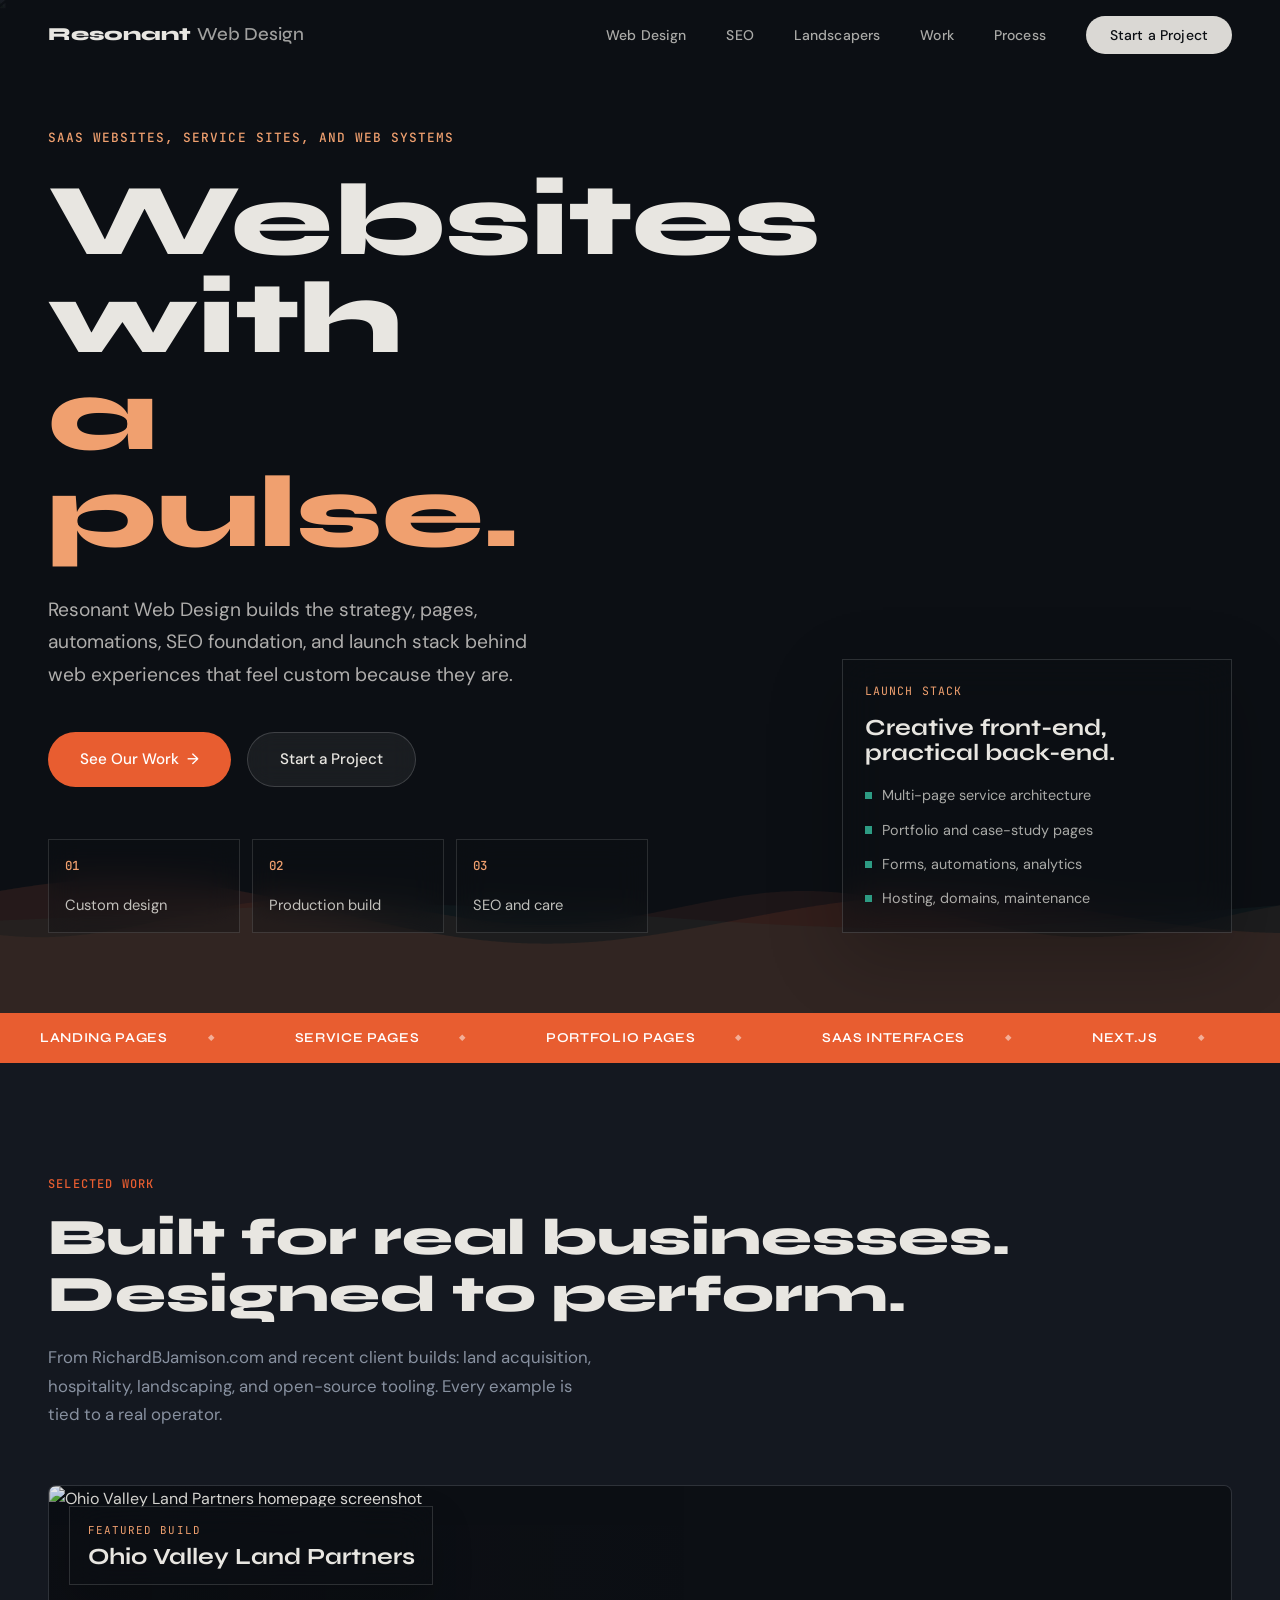
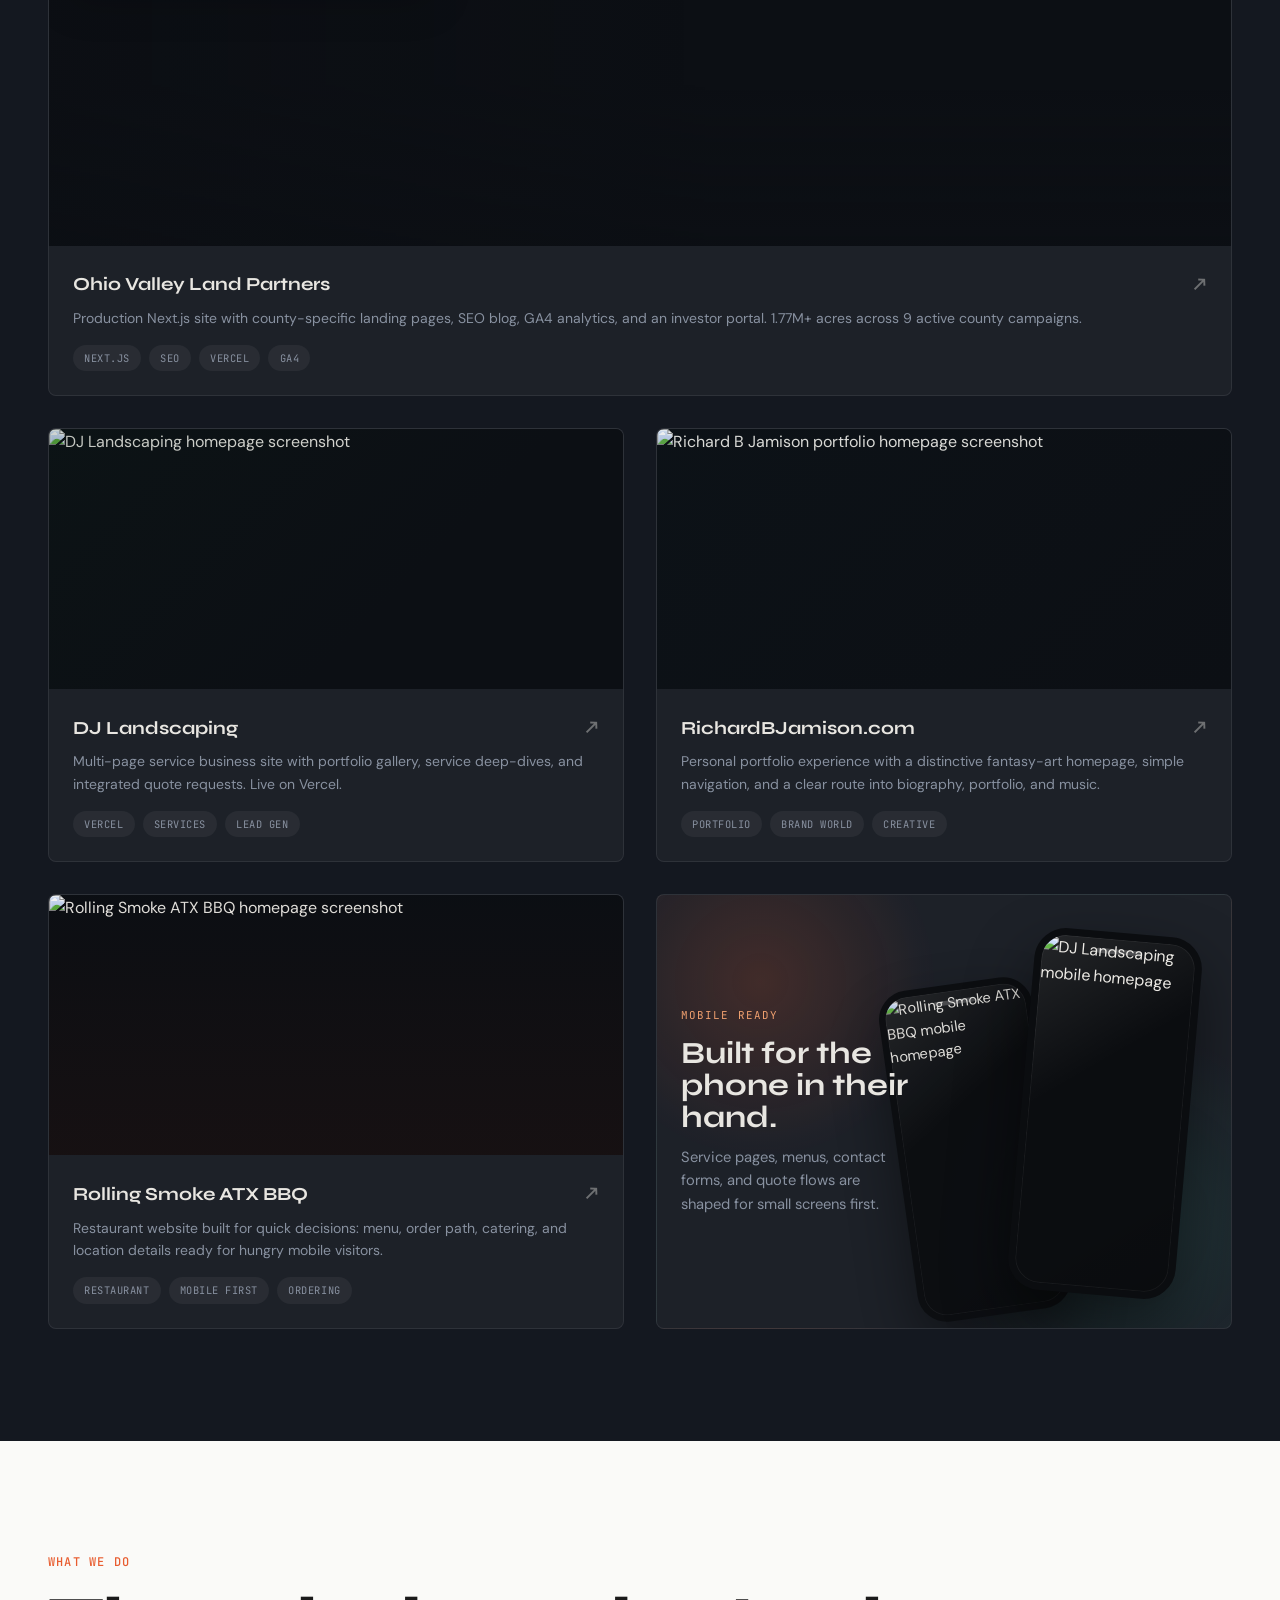
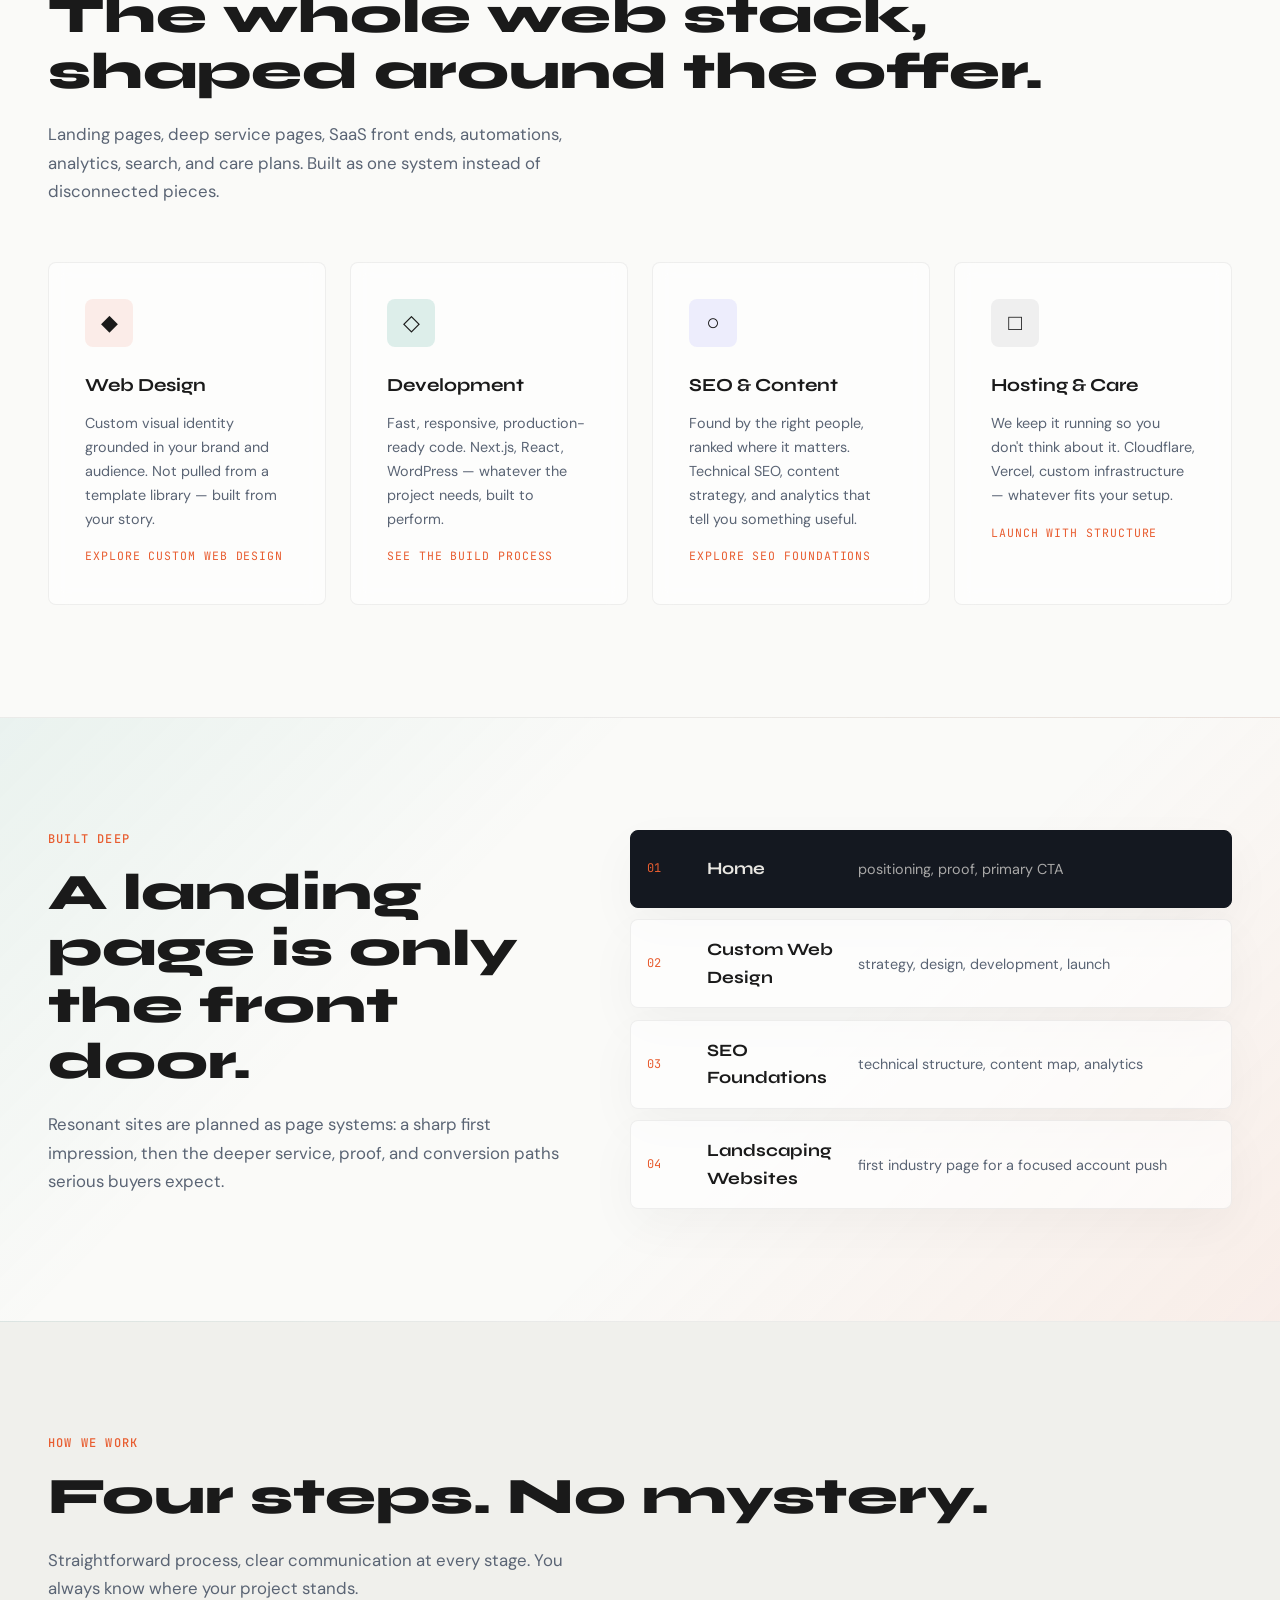
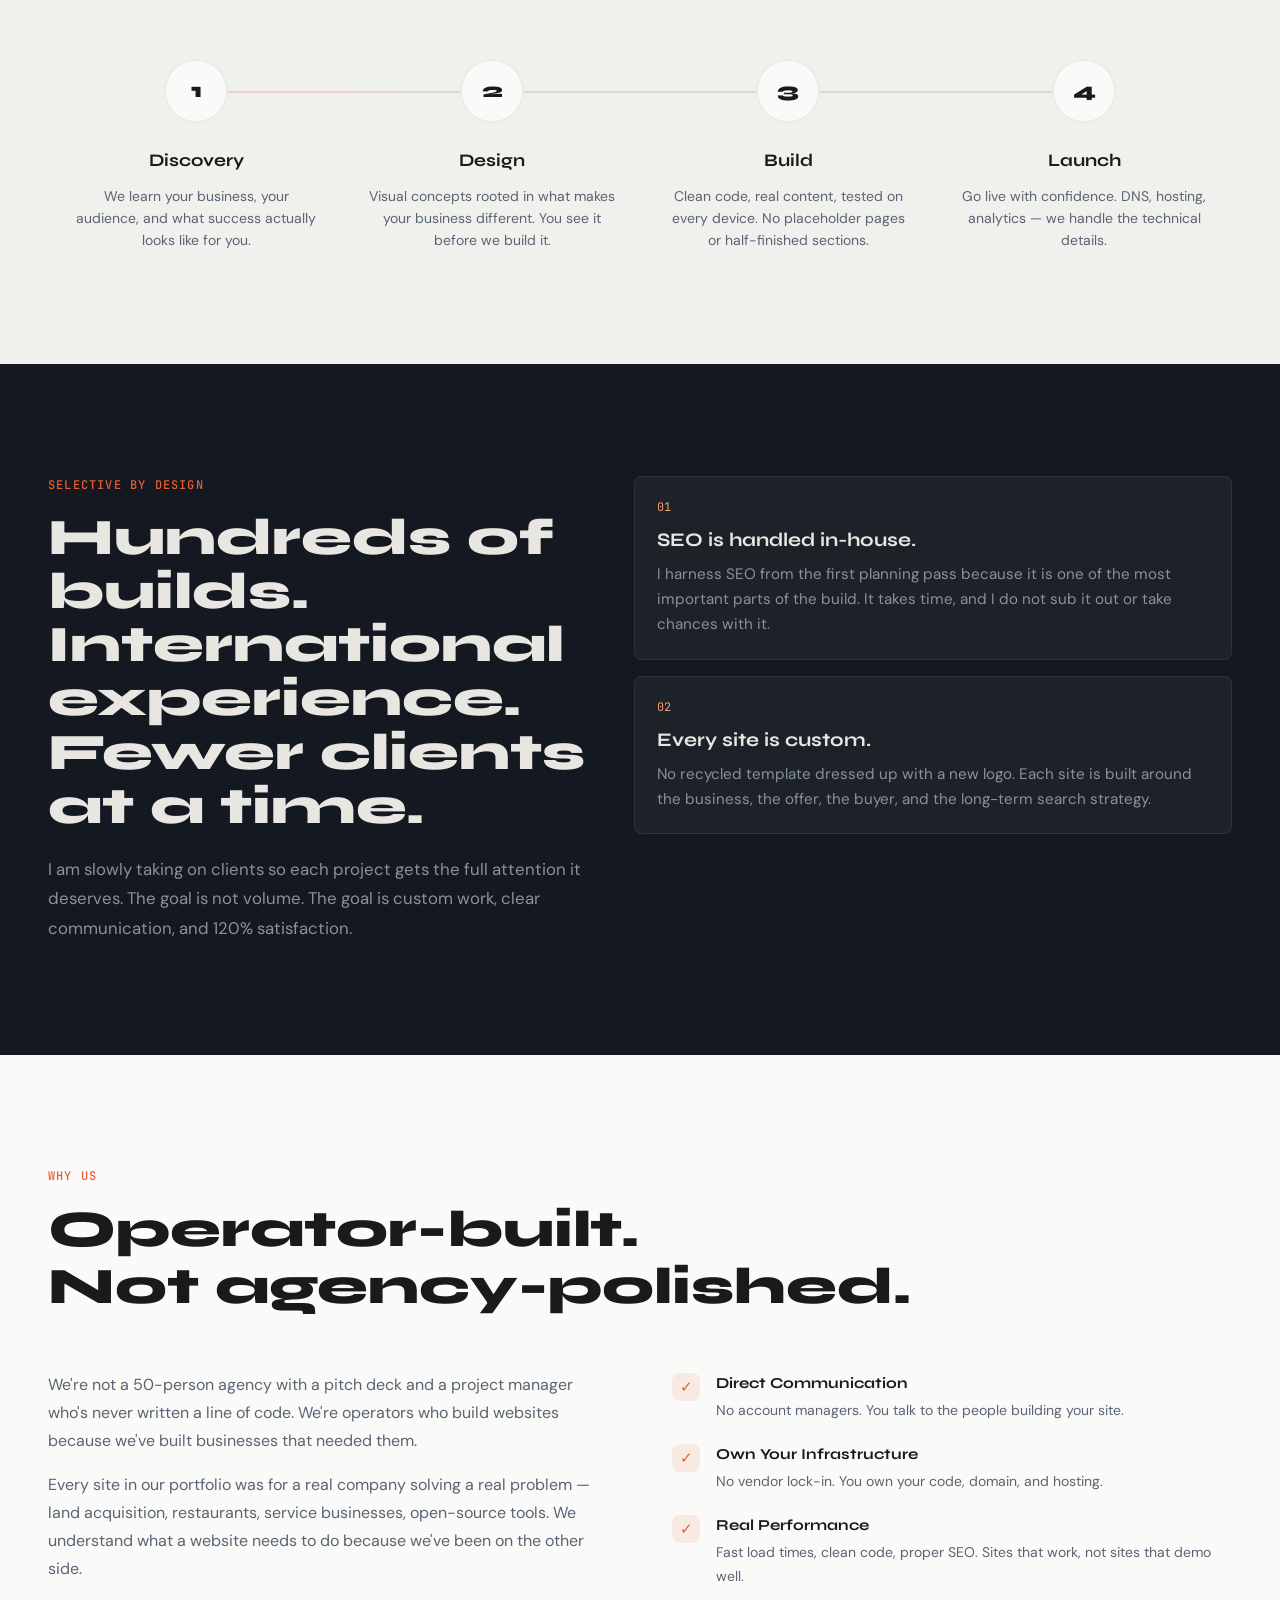
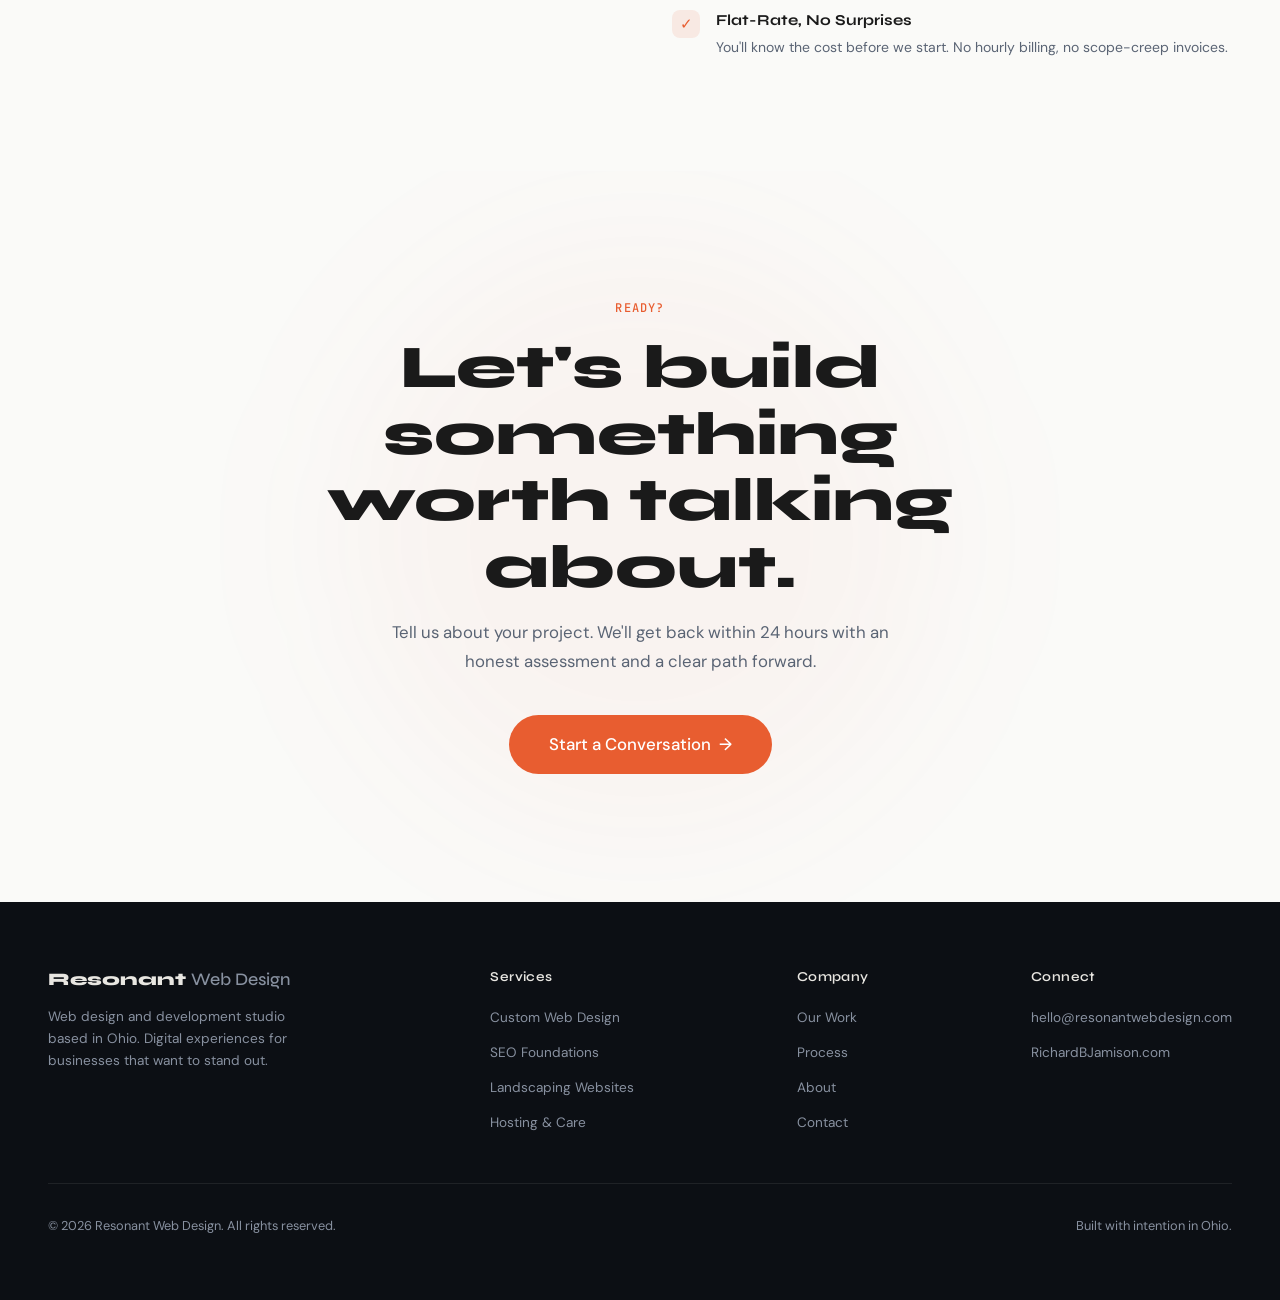
==== index.html @ 0692a454 "Build SEO backend and page cluster" ====
<!DOCTYPE html>
<html lang="en">
<head>
  <meta charset="UTF-8">
  <meta name="viewport" content="width=device-width, initial-scale=1.0">
  <title>Resonant Web Design | Boutique Websites, SEO &amp; Launch Systems</title>
  <meta name="description" content="Resonant Web Design builds custom websites, SEO foundations, and launch systems for real businesses. Fewer clients, deeper work, no templates.">
  <meta name="robots" content="index,follow,max-image-preview:large,max-snippet:-1,max-video-preview:-1">
  <meta name="author" content="Richard B. Jamison">
  <meta name="theme-color" content="#0C0F14">
  <meta name="application-name" content="Resonant Web Design">
  <meta property="og:type" content="website">
  <meta property="og:locale" content="en_US">
  <meta property="og:site_name" content="Resonant Web Design">
  <meta property="og:title" content="Resonant Web Design | Boutique Websites, SEO &amp; Launch Systems">
  <meta property="og:description" content="Custom websites, SEO foundations, and launch systems for real businesses. Fewer clients, deeper work, no templates.">
  <meta property="og:url" content="https://resonantwebdesign.com/">
  <meta property="og:image" content="https://resonantwebdesign.com/assets/img/resonant-studio-hero.png">
  <meta property="og:image:alt" content="Resonant Web Design hero artwork with the studio name and a dark, cinematic layout">
  <meta name="twitter:card" content="summary_large_image">
  <meta name="twitter:title" content="Resonant Web Design | Boutique Websites, SEO &amp; Launch Systems">
  <meta name="twitter:description" content="Custom websites, SEO foundations, and launch systems for real businesses. Fewer clients, deeper work, no templates.">
  <meta name="twitter:image" content="https://resonantwebdesign.com/assets/img/resonant-studio-hero.png">
  <meta name="twitter:image:alt" content="Resonant Web Design hero artwork with the studio name and a dark, cinematic layout">
  <link rel="canonical" href="https://resonantwebdesign.com/">
  <link rel="icon" href="/favicon.svg" type="image/svg+xml">
  <link rel="apple-touch-icon" href="/apple-touch-icon.png">
  <link rel="manifest" href="/site.webmanifest">
  <link rel="preconnect" href="https://fonts.googleapis.com">
  <link rel="preconnect" href="https://fonts.gstatic.com" crossorigin>
  <link href="https://fonts.googleapis.com/css2?family=Syne:wght@400;500;600;700;800&amp;family=DM+Sans:ital,wght@0,300;0,400;0,500;0,600;1,400&amp;family=JetBrains+Mono:wght@400;500&amp;display=swap" rel="stylesheet">
  <link rel="stylesheet" href="styles.css">
  <script type="application/ld+json">
  {
    "@context": "https://schema.org",
    "@graph": [
      {
        "@type": "Organization",
        "@id": "https://resonantwebdesign.com/#organization",
        "name": "Resonant Web Design",
        "url": "https://resonantwebdesign.com/",
        "email": "hello@resonantwebdesign.com",
        "sameAs": [
          "https://richardbjamison.com/rbj-portfolio.html",
          "https://github.com/RichardBJamiosn/resonant-web-design"
        ]
      },
      {
        "@type": "Person",
        "@id": "https://resonantwebdesign.com/#person",
        "name": "Richard B. Jamison",
        "url": "https://richardbjamison.com/rbj-portfolio.html",
        "jobTitle": "Founder",
        "knowsAbout": [
          "Web Design",
          "Search Engine Optimization",
          "Website Development",
          "Launch Systems",
          "Analytics",
          "Automation",
          "Small Business Operations"
        ],
        "worksFor": {
          "@id": "https://resonantwebdesign.com/#organization"
        }
      },
      {
        "@type": "WebSite",
        "@id": "https://resonantwebdesign.com/#website",
        "url": "https://resonantwebdesign.com/",
        "name": "Resonant Web Design",
        "publisher": {
          "@id": "https://resonantwebdesign.com/#organization"
        },
        "hasPart": [
          {
            "@type": "WebPage",
            "name": "Custom Web Design",
            "url": "https://resonantwebdesign.com/services/custom-web-design/"
          },
          {
            "@type": "WebPage",
            "name": "SEO Foundations",
            "url": "https://resonantwebdesign.com/services/seo-foundations/"
          },
          {
            "@type": "WebPage",
            "name": "Landscaping Website Design",
            "url": "https://resonantwebdesign.com/industries/landscaping-web-design/"
          }
        ]
      },
      {
        "@type": "Service",
        "@id": "https://resonantwebdesign.com/#service",
        "name": "Boutique Web Design and SEO Systems",
        "serviceType": [
          "Web Design",
          "Website Development",
          "SEO Foundations",
          "Launch Systems",
          "Hosting and Care",
          "Landscaping Website Design"
        ],
        "provider": {
          "@id": "https://resonantwebdesign.com/#organization"
        },
        "areaServed": {
          "@type": "Country",
          "name": "United States"
        }
      }
    ]
  }
  </script>
</head>
<body>

  <div class="scroll-progress" id="scroll-progress" aria-hidden="true"></div>

  <div class="loader" id="loader">
    <div class="loader-brand">Resonant <span>Web Design</span></div>
    <div class="loader-line"></div>
  </div>

  <nav class="nav" id="nav">
    <a href="#" class="nav-logo">Resonant <span class="by">Web Design</span></a>
    <ul class="nav-links">
      <li><a href="/services/custom-web-design/">Web Design</a></li>
      <li><a href="/services/seo-foundations/">SEO</a></li>
      <li><a href="/industries/landscaping-web-design/">Landscapers</a></li>
      <li><a href="#work">Work</a></li>
      <li><a href="#process">Process</a></li>
      <li><a href="#contact" class="nav-cta">Start a Project</a></li>
    </ul>
    <button class="mobile-toggle" aria-label="Toggle menu" aria-expanded="false">
      <span></span><span></span><span></span>
    </button>
  </nav>

  <div class="mobile-menu" id="mobile-menu" aria-hidden="true">
    <a href="/services/custom-web-design/">Web Design</a>
    <a href="/services/seo-foundations/">SEO</a>
    <a href="/industries/landscaping-web-design/">Landscapers</a>
    <a href="#work">Work</a>
    <a href="#process">Process</a>
    <a href="#approach">About</a>
    <a href="#contact" class="nav-cta">Start a Project</a>
  </div>

  <section class="hero" id="hero">
    <img class="hero-bg" src="assets/img/resonant-studio-hero.png" alt="">
    <div class="hero-scrim" aria-hidden="true"></div>
    <div class="hero-inner">
      <div class="hero-content">
        <p class="hero-eyebrow">SaaS websites, service sites, and web systems</p>
        <h1 class="hero-title">
          Websites with<br><span class="accent">a pulse.</span>
        </h1>
        <p class="hero-subtitle">
          Resonant Web Design builds the strategy, pages, automations, SEO foundation, and launch stack behind web experiences that feel custom because they are.
        </p>
        <div class="hero-ctas">
          <a href="#work" class="btn btn-primary">
            See Our Work <span class="btn-arrow">→</span>
          </a>
          <a href="#contact" class="btn btn-secondary">Start a Project</a>
        </div>
        <div class="hero-metrics" aria-label="Project capabilities">
          <div>
            <strong>01</strong>
            <span>Custom design</span>
          </div>
          <div>
            <strong>02</strong>
            <span>Production build</span>
          </div>
          <div>
            <strong>03</strong>
            <span>SEO and care</span>
          </div>
        </div>
      </div>

      <aside class="hero-proof" aria-label="Landing page project stack">
        <span class="proof-kicker">Launch Stack</span>
        <h2>Creative front-end, practical back-end.</h2>
        <ul>
          <li>Multi-page service architecture</li>
          <li>Portfolio and case-study pages</li>
          <li>Forms, automations, analytics</li>
          <li>Hosting, domains, maintenance</li>
        </ul>
      </aside>
    </div>
    <div class="waveform-container">
      <canvas id="waveform"></canvas>
    </div>
  </section>

  <div class="ticker" aria-hidden="true">
    <div class="ticker-track" id="ticker-track">
      <span class="ticker-item">Landing Pages</span>
      <span class="ticker-item">Service Pages</span>
      <span class="ticker-item">Portfolio Pages</span>
      <span class="ticker-item">SaaS Interfaces</span>
      <span class="ticker-item">Next.js</span>
      <span class="ticker-item">React</span>
      <span class="ticker-item">WordPress</span>
      <span class="ticker-item">Cloudflare</span>
      <span class="ticker-item">Vercel</span>
      <span class="ticker-item">SEO</span>
      <span class="ticker-item">Branding</span>
      <span class="ticker-item">E-Commerce</span>
      <span class="ticker-item">Hosting</span>
      <span class="ticker-item">Landing Pages</span>
      <span class="ticker-item">Service Pages</span>
      <span class="ticker-item">Portfolio Pages</span>
      <span class="ticker-item">SaaS Interfaces</span>
      <span class="ticker-item">Next.js</span>
      <span class="ticker-item">React</span>
      <span class="ticker-item">WordPress</span>
      <span class="ticker-item">Cloudflare</span>
      <span class="ticker-item">Vercel</span>
      <span class="ticker-item">SEO</span>
      <span class="ticker-item">Branding</span>
      <span class="ticker-item">E-Commerce</span>
      <span class="ticker-item">Hosting</span>
    </div>
  </div>

  <section class="portfolio section" id="work">
    <div class="section-inner">
      <p class="section-eyebrow reveal">Selected Work</p>
      <h2 class="section-title reveal reveal-delay-1" style="color: var(--text-light);">
        Built for real businesses.<br>Designed to perform.
      </h2>
      <p class="section-subtitle reveal reveal-delay-2">
        From RichardBJamison.com and recent client builds: land acquisition, hospitality, landscaping, and open-source tooling. Every example is tied to a real operator.
      </p>

      <div class="portfolio-grid">
        <a class="portfolio-card featured reveal reveal-delay-2" href="https://ohiovalleylandpartners.com" target="_blank" rel="noopener">
          <div class="portfolio-preview work-shot work-shot--ovlp">
            <img src="assets/img/work-ovlp.png" alt="Ohio Valley Land Partners homepage screenshot">
            <div class="work-shot-header">
              <span>Featured Build</span>
              <strong>Ohio Valley Land Partners</strong>
            </div>
            <div class="portfolio-preview-overlay"><span>Land Acquisition · 5 States</span></div>
          </div>
          <div class="portfolio-info">
            <h3 class="portfolio-name">Ohio Valley Land Partners <span class="arrow">↗</span></h3>
            <p class="portfolio-desc">Production Next.js site with county-specific landing pages, SEO blog, GA4 analytics, and an investor portal. 1.77M+ acres across 9 active county campaigns.</p>
            <div class="portfolio-tags">
              <span class="portfolio-tag">Next.js</span>
              <span class="portfolio-tag">SEO</span>
              <span class="portfolio-tag">Vercel</span>
              <span class="portfolio-tag">GA4</span>
            </div>
          </div>
        </a>

        <a class="portfolio-card reveal reveal-delay-2" href="https://dj-landscaping-mockup.vercel.app" target="_blank" rel="noopener">
          <div class="portfolio-preview work-shot work-shot--dj">
            <img src="assets/img/work-dj-landscaping.png" alt="DJ Landscaping homepage screenshot">
            <div class="portfolio-preview-overlay"><span>Landscaping · Lead Gen</span></div>
          </div>
          <div class="portfolio-info">
            <h3 class="portfolio-name">DJ Landscaping <span class="arrow">↗</span></h3>
            <p class="portfolio-desc">Multi-page service business site with portfolio gallery, service deep-dives, and integrated quote requests. Live on Vercel.</p>
            <div class="portfolio-tags">
              <span class="portfolio-tag">Vercel</span>
              <span class="portfolio-tag">Services</span>
              <span class="portfolio-tag">Lead Gen</span>
            </div>
          </div>
        </a>

        <a class="portfolio-card reveal reveal-delay-3" href="https://richardbjamison.com/rbj-portfolio.html" target="_blank" rel="noopener">
          <div class="portfolio-preview work-shot work-shot--richard">
            <img src="assets/img/work-richard-portfolio.png" alt="Richard B Jamison portfolio homepage screenshot">
            <div class="portfolio-preview-overlay"><span>Personal Portfolio · Creative Direction</span></div>
          </div>
          <div class="portfolio-info">
            <h3 class="portfolio-name">RichardBJamison.com <span class="arrow">↗</span></h3>
            <p class="portfolio-desc">Personal portfolio experience with a distinctive fantasy-art homepage, simple navigation, and a clear route into biography, portfolio, and music.</p>
            <div class="portfolio-tags">
              <span class="portfolio-tag">Portfolio</span>
              <span class="portfolio-tag">Brand World</span>
              <span class="portfolio-tag">Creative</span>
            </div>
          </div>
        </a>

        <a class="portfolio-card portfolio-card--bottom-left reveal reveal-delay-1" href="https://rollingsmokeatxbbq.com" target="_blank" rel="noopener">
          <div class="portfolio-preview work-shot work-shot--bbq">
            <img src="assets/img/work-rolling-smoke.png" alt="Rolling Smoke ATX BBQ homepage screenshot">
            <div class="portfolio-preview-overlay"><span>Restaurant · Mobile Ordering</span></div>
          </div>
          <div class="portfolio-info">
            <h3 class="portfolio-name">Rolling Smoke ATX BBQ <span class="arrow">↗</span></h3>
            <p class="portfolio-desc">Restaurant website built for quick decisions: menu, order path, catering, and location details ready for hungry mobile visitors.</p>
            <div class="portfolio-tags">
              <span class="portfolio-tag">Restaurant</span>
              <span class="portfolio-tag">Mobile First</span>
              <span class="portfolio-tag">Ordering</span>
            </div>
          </div>
        </a>

        <div class="mobile-showcase reveal reveal-delay-2" aria-label="Mobile website previews">
          <div class="mobile-showcase-copy">
            <span>Mobile Ready</span>
            <h3>Built for the phone in their hand.</h3>
            <p>Service pages, menus, contact forms, and quote flows are shaped for small screens first.</p>
          </div>
          <div class="phone-row" aria-hidden="true">
            <div class="phone-frame phone-frame--front">
              <img src="assets/img/mobile-dj-landscaping.png" alt="DJ Landscaping mobile homepage">
            </div>
            <div class="phone-frame phone-frame--back">
              <img src="assets/img/mobile-rolling-smoke.png" alt="Rolling Smoke ATX BBQ mobile homepage">
            </div>
          </div>
        </div>
      </div>
    </div>
  </section>

  <section class="section" id="services">
    <div class="section-inner">
      <p class="section-eyebrow reveal">What We Do</p>
      <h2 class="section-title reveal reveal-delay-1">
        The whole web stack,<br>shaped around the offer.
      </h2>
      <p class="section-subtitle reveal reveal-delay-2">
        Landing pages, deep service pages, SaaS front ends, automations, analytics, search, and care plans. Built as one system instead of disconnected pieces.
      </p>

      <div class="services-grid">
        <div class="service-card reveal reveal-delay-1">
          <div class="service-icon design">◆</div>
          <h3>Web Design</h3>
          <p>Custom visual identity grounded in your brand and audience. Not pulled from a template library — built from your story.</p>
          <a href="/services/custom-web-design/" class="service-link">Explore custom web design</a>
        </div>
        <div class="service-card reveal reveal-delay-2">
          <div class="service-icon dev">◇</div>
          <h3>Development</h3>
          <p>Fast, responsive, production-ready code. Next.js, React, WordPress — whatever the project needs, built to perform.</p>
          <a href="/services/custom-web-design/" class="service-link">See the build process</a>
        </div>
        <div class="service-card reveal reveal-delay-3">
          <div class="service-icon seo">○</div>
          <h3>SEO &amp; Content</h3>
          <p>Found by the right people, ranked where it matters. Technical SEO, content strategy, and analytics that tell you something useful.</p>
          <a href="/services/seo-foundations/" class="service-link">Explore SEO foundations</a>
        </div>
        <div class="service-card reveal reveal-delay-4">
          <div class="service-icon hosting">□</div>
          <h3>Hosting &amp; Care</h3>
          <p>We keep it running so you don't think about it. Cloudflare, Vercel, custom infrastructure — whatever fits your setup.</p>
          <a href="/services/seo-foundations/" class="service-link">Launch with structure</a>
        </div>
      </div>
    </div>
  </section>

  <section class="section page-system" id="page-system">
    <div class="section-inner page-system-inner">
      <div>
        <p class="section-eyebrow reveal">Built Deep</p>
        <h2 class="section-title reveal reveal-delay-1">
          A landing page is only the front door.
        </h2>
        <p class="section-subtitle reveal reveal-delay-2">
          Resonant sites are planned as page systems: a sharp first impression, then the deeper service, proof, and conversion paths serious buyers expect.
        </p>
      </div>
      <div class="page-map reveal reveal-delay-2">
        <div class="page-map-row active">
          <span>01</span>
          <strong>Home</strong>
          <em>positioning, proof, primary CTA</em>
        </div>
        <div class="page-map-row">
          <span>02</span>
          <strong><a href="/services/custom-web-design/">Custom Web Design</a></strong>
          <em>strategy, design, development, launch</em>
        </div>
        <div class="page-map-row">
          <span>03</span>
          <strong><a href="/services/seo-foundations/">SEO Foundations</a></strong>
          <em>technical structure, content map, analytics</em>
        </div>
        <div class="page-map-row">
          <span>04</span>
          <strong><a href="/industries/landscaping-web-design/">Landscaping Websites</a></strong>
          <em>first industry page for a focused account push</em>
        </div>
      </div>
    </div>
  </section>

  <section class="section process" id="process">
    <div class="section-inner">
      <p class="section-eyebrow reveal">How We Work</p>
      <h2 class="section-title reveal reveal-delay-1">Four steps. No mystery.</h2>
      <p class="section-subtitle reveal reveal-delay-2">
        Straightforward process, clear communication at every stage. You always know where your project stands.
      </p>

      <div class="process-track">
        <div class="process-step reveal reveal-delay-1">
          <div class="process-number">1</div>
          <h3>Discovery</h3>
          <p>We learn your business, your audience, and what success actually looks like for you.</p>
        </div>
        <div class="process-step reveal reveal-delay-2">
          <div class="process-number">2</div>
          <h3>Design</h3>
          <p>Visual concepts rooted in what makes your business different. You see it before we build it.</p>
        </div>
        <div class="process-step reveal reveal-delay-3">
          <div class="process-number">3</div>
          <h3>Build</h3>
          <p>Clean code, real content, tested on every device. No placeholder pages or half-finished sections.</p>
        </div>
        <div class="process-step reveal reveal-delay-4">
          <div class="process-number">4</div>
          <h3>Launch</h3>
          <p>Go live with confidence. DNS, hosting, analytics — we handle the technical details.</p>
        </div>
      </div>
    </div>
  </section>

  <section class="section trust-band">
    <div class="section-inner">
      <div class="trust-grid">
        <div class="trust-copy reveal">
          <p class="section-eyebrow">Selective By Design</p>
          <h2>Hundreds of builds. International experience. Fewer clients at a time.</h2>
          <p>
            I am slowly taking on clients so each project gets the full attention it deserves. The goal is not volume. The goal is custom work, clear communication, and 120% satisfaction.
          </p>
        </div>
        <div class="trust-points reveal reveal-delay-2">
          <div>
            <span>01</span>
            <strong>SEO is handled in-house.</strong>
            <p>I harness SEO from the first planning pass because it is one of the most important parts of the build. It takes time, and I do not sub it out or take chances with it.</p>
          </div>
          <div>
            <span>02</span>
            <strong>Every site is custom.</strong>
            <p>No recycled template dressed up with a new logo. Each site is built around the business, the offer, the buyer, and the long-term search strategy.</p>
          </div>
        </div>
      </div>
    </div>
  </section>

  <section class="section" id="approach">
    <div class="section-inner">
      <p class="section-eyebrow reveal">Why Us</p>
      <h2 class="section-title reveal reveal-delay-1">
        Operator-built.<br>Not agency-polished.
      </h2>

      <div class="approach-grid">
        <div class="approach-text reveal reveal-delay-2">
          <p>
            We're not a 50-person agency with a pitch deck and a project manager who's never written a line of code. We're operators who build websites because we've built businesses that needed them.
          </p>
          <p>
            Every site in our portfolio was for a real company solving a real problem — land acquisition, restaurants, service businesses, open-source tools. We understand what a website needs to do because we've been on the other side.
          </p>
        </div>
        <ul class="approach-list reveal reveal-delay-3">
          <li>
            <div class="approach-check">✓</div>
            <div>
              <strong>Direct Communication</strong>
              <span>No account managers. You talk to the people building your site.</span>
            </div>
          </li>
          <li>
            <div class="approach-check">✓</div>
            <div>
              <strong>Own Your Infrastructure</strong>
              <span>No vendor lock-in. You own your code, domain, and hosting.</span>
            </div>
          </li>
          <li>
            <div class="approach-check">✓</div>
            <div>
              <strong>Real Performance</strong>
              <span>Fast load times, clean code, proper SEO. Sites that work, not sites that demo well.</span>
            </div>
          </li>
          <li>
            <div class="approach-check">✓</div>
            <div>
              <strong>Flat-Rate, No Surprises</strong>
              <span>You'll know the cost before we start. No hourly billing, no scope-creep invoices.</span>
            </div>
          </li>
        </ul>
      </div>
    </div>
  </section>

  <section class="section final-cta" id="contact">
    <div class="section-inner">
      <p class="section-eyebrow reveal">Ready?</p>
      <h2 class="section-title reveal reveal-delay-1">
        Let's build something<br>worth talking about.
      </h2>
      <p class="section-subtitle reveal reveal-delay-2">
        Tell us about your project. We'll get back within 24 hours with an honest assessment and a clear path forward.
      </p>
      <a href="mailto:hello@resonantwebdesign.com" class="btn btn-primary reveal reveal-delay-3">
        Start a Conversation <span class="btn-arrow">→</span>
      </a>
    </div>
  </section>

  <footer class="footer">
    <div class="footer-inner">
      <div>
        <div class="footer-brand">Resonant <span class="by">Web Design</span></div>
        <p class="footer-tagline">Web design and development studio based in Ohio. Digital experiences for businesses that want to stand out.</p>
      </div>
      <div class="footer-col">
        <h4>Services</h4>
        <ul>
          <li><a href="/services/custom-web-design/">Custom Web Design</a></li>
          <li><a href="/services/seo-foundations/">SEO Foundations</a></li>
          <li><a href="/industries/landscaping-web-design/">Landscaping Websites</a></li>
          <li><a href="#services">Hosting &amp; Care</a></li>
        </ul>
      </div>
      <div class="footer-col">
        <h4>Company</h4>
        <ul>
          <li><a href="#work">Our Work</a></li>
          <li><a href="#process">Process</a></li>
          <li><a href="#approach">About</a></li>
          <li><a href="#contact">Contact</a></li>
        </ul>
      </div>
      <div class="footer-col">
        <h4>Connect</h4>
        <ul>
          <li><a href="mailto:hello@resonantwebdesign.com">hello@resonantwebdesign.com</a></li>
          <li><a href="https://richardbjamison.com/rbj-portfolio.html" target="_blank" rel="noopener">RichardBJamison.com</a></li>
        </ul>
      </div>
    </div>
    <div class="footer-bottom">
      <span>&copy; 2026 Resonant Web Design. All rights reserved.</span>
      <span>Built with intention in Ohio.</span>
    </div>
  </footer>

  <script src="script.js"></script>
</body>
</html>
---- styles.css ----
/* ========================================
       DESIGN TOKENS
       ======================================== */
    :root {
      --bg-light: #FAFAF8;
      --bg-tinted: #F0F0EC;
      --bg-dark: #141820;
      --bg-darker: #0C0F14;
      --text-primary: #1A1A1A;
      --text-secondary: #5A6474;
      --text-light: #E8E6E1;
      --text-muted: #8891A0;
      --accent: #E85D30;
      --accent-hover: #D14E24;
      --teal: #2D9B83;
      --teal-muted: rgba(45, 155, 131, 0.15);
      --surface-card: rgba(255, 255, 255, 0.6);
      --surface-dark-card: rgba(255, 255, 255, 0.04);
      --border-light: rgba(0, 0, 0, 0.06);
      --border-dark: rgba(255, 255, 255, 0.08);
      --font-display: 'Syne', sans-serif;
      --font-body: 'DM Sans', sans-serif;
      --font-mono: 'JetBrains Mono', monospace;
      --ease-out-expo: cubic-bezier(0.16, 1, 0.3, 1);
      --ease-out-quart: cubic-bezier(0.25, 1, 0.5, 1);
    }

    /* ========================================
       RESET & BASE
       ======================================== */
    *, *::before, *::after { margin: 0; padding: 0; box-sizing: border-box; }

    html {
      scroll-behavior: smooth;
      -webkit-font-smoothing: antialiased;
      -moz-osx-font-smoothing: grayscale;
    }

    body {
      font-family: var(--font-body);
      background: var(--bg-light);
      color: var(--text-primary);
      line-height: 1.6;
      overflow-x: hidden;
    }

    @media (prefers-reduced-motion: reduce) {
      *, *::before, *::after {
        animation-duration: 0.01ms !important;
        transition-duration: 0.01ms !important;
      }
    }

    /* ========================================
       LOADER
       ======================================== */
    .loader {
      position: fixed;
      inset: 0;
      z-index: 9999;
      background: var(--bg-dark);
      display: flex;
      align-items: center;
      justify-content: center;
      flex-direction: column;
      transition: opacity 0.6s var(--ease-out-expo), visibility 0.6s;
    }

    .loader.done {
      opacity: 0;
      visibility: hidden;
      pointer-events: none;
    }

    .loader-brand {
      font-family: var(--font-display);
      font-weight: 800;
      font-size: clamp(1.5rem, 4vw, 2.5rem);
      color: var(--text-light);
      letter-spacing: 0;
      opacity: 0;
      transform: translateY(20px);
      animation: loaderReveal 0.8s var(--ease-out-expo) 0.2s forwards;
    }

    .loader-brand span {
      color: var(--accent);
    }

    .loader-line {
      width: 60px;
      height: 2px;
      background: var(--accent);
      margin-top: 1.5rem;
      transform: scaleX(0);
      transform-origin: left;
      animation: loaderLine 1s var(--ease-out-expo) 0.5s forwards;
    }

    @keyframes loaderReveal {
      to { opacity: 1; transform: translateY(0); }
    }

    @keyframes loaderLine {
      to { transform: scaleX(1); }
    }

    /* ========================================
       NAV
       ======================================== */
    .nav {
      position: fixed;
      top: 0;
      left: 0;
      right: 0;
      z-index: 1000;
      padding: 1.25rem 3rem;
      display: flex;
      align-items: center;
      justify-content: space-between;
      transition: background 0.4s, backdrop-filter 0.4s, padding 0.4s;
    }

    .nav.scrolled {
      background: rgba(250, 250, 248, 0.85);
      backdrop-filter: blur(20px);
      -webkit-backdrop-filter: blur(20px);
      padding: 0.75rem 3rem;
      border-bottom: 1px solid var(--border-light);
    }

    .nav-logo {
      font-family: var(--font-display);
      font-weight: 800;
      font-size: 1.15rem;
      color: var(--text-light);
      text-decoration: none;
      letter-spacing: 0;
    }

    .nav-logo .by {
      font-weight: 500;
      color: rgba(232, 230, 225, 0.68);
    }

    .nav.scrolled .nav-logo {
      color: var(--text-primary);
    }

    .nav.scrolled .nav-logo .by {
      color: var(--text-secondary);
    }

    .nav-links {
      display: flex;
      gap: 2.5rem;
      list-style: none;
      align-items: center;
    }

    .nav-links a {
      font-family: var(--font-body);
      font-size: 0.875rem;
      font-weight: 500;
      color: rgba(232, 230, 225, 0.72);
      text-decoration: none;
      transition: color 0.3s;
      letter-spacing: 0.01em;
    }

    .nav-links a:hover { color: var(--text-light); }

    .nav.scrolled .nav-links a {
      color: var(--text-secondary);
    }

    .nav.scrolled .nav-links a:hover {
      color: var(--text-primary);
    }

    .nav-links .nav-cta {
      background: rgba(232, 230, 225, 0.94);
      color: var(--bg-darker);
      padding: 0.6rem 1.5rem;
      border-radius: 100px;
      transition: background 0.3s, transform 0.3s;
    }

    .nav-links .nav-cta:hover {
      background: var(--accent);
      color: white;
      transform: translateY(-1px);
    }

    .nav.scrolled .nav-links .nav-cta {
      background: var(--text-primary);
      color: var(--bg-light);
    }

    .mobile-toggle {
      display: none;
      background: none;
      border: none;
      cursor: pointer;
      width: 28px;
      height: 20px;
      position: relative;
    }

    .mobile-toggle span {
      display: block;
      width: 100%;
      height: 2px;
      background: var(--text-light);
      position: absolute;
      left: 0;
      transition: all 0.3s;
    }

    .mobile-toggle span:nth-child(1) { top: 0; }
    .mobile-toggle span:nth-child(2) { top: 9px; }
    .mobile-toggle span:nth-child(3) { top: 18px; }

    .mobile-menu {
      position: fixed;
      inset: 0;
      z-index: 999;
      background: rgba(12, 15, 20, 0.96);
      backdrop-filter: blur(20px);
      display: flex;
      flex-direction: column;
      align-items: center;
      justify-content: center;
      gap: 2rem;
      opacity: 0;
      visibility: hidden;
      transition: opacity 0.4s, visibility 0.4s;
    }

    .mobile-menu.open {
      opacity: 1;
      visibility: visible;
    }

    .mobile-menu a {
      font-family: var(--font-display);
      font-weight: 700;
      font-size: 2rem;
      color: var(--text-light);
      text-decoration: none;
      letter-spacing: 0;
      transition: color 0.3s;
    }

    .mobile-menu a:hover { color: var(--accent); }

    .mobile-menu .nav-cta {
      margin-top: 1rem;
      font-size: 1.1rem;
      background: var(--accent);
      color: white;
      padding: 0.9rem 2rem;
      border-radius: 100px;
    }

    body.menu-open { overflow: hidden; }

    .mobile-toggle.open span:nth-child(1) {
      top: 9px;
      transform: rotate(45deg);
    }

    .mobile-toggle.open span:nth-child(2) { opacity: 0; }

    .mobile-toggle.open span:nth-child(3) {
      top: 9px;
      transform: rotate(-45deg);
    }

    /* ========================================
       SCROLL PROGRESS
       ======================================== */
    .scroll-progress {
      position: fixed;
      top: 0;
      left: 0;
      height: 3px;
      width: 0%;
      background: linear-gradient(90deg, var(--accent), var(--teal));
      z-index: 10001;
      transition: width 0.1s linear;
    }

    /* ========================================
       HERO
       ======================================== */
    .hero {
      min-height: 92vh;
      display: flex;
      align-items: center;
      padding: 8rem 3rem 5rem;
      position: relative;
      overflow: hidden;
      background: var(--bg-darker);
    }

    .hero-inner {
      max-width: 1280px;
      margin: 0 auto;
      width: 100%;
      display: grid;
      grid-template-columns: minmax(0, 0.94fr) minmax(320px, 0.56fr);
      gap: 4rem;
      align-items: end;
      position: relative;
      z-index: 2;
    }

    .hero-content {
      max-width: 600px;
      position: relative;
      z-index: 2;
    }

    .hero-bg {
      position: absolute;
      inset: 0;
      width: 100%;
      height: 100%;
      object-fit: cover;
      display: block;
      transform: scale(1.02);
      animation: heroDrift 18s ease-in-out infinite alternate;
    }

    .hero-scrim {
      position: absolute;
      inset: 0;
      background:
        linear-gradient(90deg, rgba(12, 15, 20, 0.92) 0%, rgba(12, 15, 20, 0.72) 35%, rgba(12, 15, 20, 0.2) 72%, rgba(12, 15, 20, 0.5) 100%),
        linear-gradient(180deg, rgba(12, 15, 20, 0.22) 0%, rgba(12, 15, 20, 0.16) 55%, rgba(12, 15, 20, 0.86) 100%);
      z-index: 1;
    }

    @keyframes heroDrift {
      0% { transform: scale(1.02) translate3d(0, 0, 0); }
      100% { transform: scale(1.06) translate3d(-1.25%, -0.75%, 0); }
    }

    .hero-eyebrow {
      font-family: var(--font-mono);
      font-size: 0.8rem;
      font-weight: 500;
      color: #F0A06F;
      letter-spacing: 0.08em;
      text-transform: uppercase;
      margin-bottom: 1.5rem;
      opacity: 0;
      transform: translateY(20px);
    }

    .hero-title {
      font-family: var(--font-display);
      font-weight: 800;
      font-size: clamp(3rem, 8vw, 6.5rem);
      line-height: 0.95;
      letter-spacing: 0;
      color: var(--text-light);
      margin-bottom: 2rem;
      opacity: 0;
      transform: translateY(40px);
    }

    .hero-title .accent {
      color: #F0A06F;
      position: relative;
      display: inline-block;
    }

    .hero-subtitle {
      font-size: 1.2rem;
      font-weight: 400;
      color: rgba(232, 230, 225, 0.74);
      max-width: 520px;
      line-height: 1.7;
      margin-bottom: 2.5rem;
      opacity: 0;
      transform: translateY(30px);
    }

    .hero-ctas {
      display: flex;
      gap: 1rem;
      flex-wrap: wrap;
      opacity: 0;
      transform: translateY(20px);
    }

    .btn {
      display: inline-flex;
      align-items: center;
      gap: 0.5rem;
      font-family: var(--font-body);
      font-size: 0.95rem;
      font-weight: 500;
      padding: 0.9rem 2rem;
      border-radius: 100px;
      text-decoration: none;
      transition: all 0.3s var(--ease-out-quart);
      cursor: pointer;
      border: none;
    }

    .btn-primary {
      background: var(--accent);
      color: white;
    }

    .btn-primary:hover {
      background: var(--accent-hover);
      transform: translateY(-2px);
      box-shadow: 0 8px 30px rgba(232, 93, 48, 0.3);
    }

    .btn-secondary {
      background: rgba(255, 255, 255, 0.06);
      color: var(--text-light);
      border: 1.5px solid rgba(255, 255, 255, 0.16);
      backdrop-filter: blur(12px);
    }

    .btn-secondary:hover {
      border-color: rgba(255, 255, 255, 0.42);
      transform: translateY(-2px);
    }

    .btn-arrow {
      transition: transform 0.3s;
    }

    .btn:hover .btn-arrow {
      transform: translateX(3px);
    }

    .hero-metrics {
      display: grid;
      grid-template-columns: repeat(3, minmax(0, 1fr));
      gap: 0.75rem;
      max-width: 600px;
      margin-top: 3.25rem;
      opacity: 0;
      transform: translateY(20px);
    }

    .hero-metrics div {
      min-height: 94px;
      padding: 1rem;
      border: 1px solid rgba(255, 255, 255, 0.13);
      background: rgba(12, 15, 20, 0.34);
      backdrop-filter: blur(16px);
      display: flex;
      flex-direction: column;
      justify-content: space-between;
    }

    .hero-metrics strong {
      font-family: var(--font-mono);
      color: #F0A06F;
      font-size: 0.78rem;
      font-weight: 500;
    }

    .hero-metrics span {
      color: rgba(232, 230, 225, 0.82);
      font-size: 0.92rem;
      line-height: 1.3;
    }

    .hero-proof {
      align-self: end;
      justify-self: end;
      width: min(100%, 390px);
      padding: 1.35rem;
      border: 1px solid rgba(255, 255, 255, 0.14);
      background: rgba(12, 15, 20, 0.48);
      color: var(--text-light);
      backdrop-filter: blur(20px);
      box-shadow: 0 24px 70px rgba(0, 0, 0, 0.24);
    }

    .proof-kicker {
      display: block;
      font-family: var(--font-mono);
      color: #F0A06F;
      font-size: 0.72rem;
      text-transform: uppercase;
      letter-spacing: 0.1em;
      margin-bottom: 0.9rem;
    }

    .hero-proof h2 {
      font-family: var(--font-display);
      font-size: 1.45rem;
      line-height: 1.1;
      letter-spacing: 0;
      margin-bottom: 1.15rem;
    }

    .hero-proof ul {
      list-style: none;
      display: grid;
      gap: 0.7rem;
    }

    .hero-proof li {
      color: rgba(232, 230, 225, 0.72);
      font-size: 0.9rem;
      display: flex;
      gap: 0.65rem;
      align-items: center;
    }

    .hero-proof li::before {
      content: '';
      width: 0.45rem;
      height: 0.45rem;
      background: var(--teal);
      flex: 0 0 auto;
    }

    /* Waveform canvas */
    .waveform-container {
      position: absolute;
      bottom: 0;
      left: 0;
      right: 0;
      height: 200px;
      z-index: 1;
      opacity: 0.72;
      mix-blend-mode: screen;
    }

    .waveform-container canvas {
      width: 100%;
      height: 100%;
    }

    /* ========================================
       TICKER
       ======================================== */
    .ticker {
      background: var(--accent);
      padding: 0.9rem 0;
      overflow: hidden;
      position: relative;
    }

    .ticker-track {
      display: flex;
      width: max-content;
      animation: tickerScroll 30s linear infinite;
    }

    .ticker-item {
      font-family: var(--font-display);
      font-weight: 600;
      font-size: 0.85rem;
      color: white;
      white-space: nowrap;
      padding: 0 2.5rem;
      letter-spacing: 0.05em;
      text-transform: uppercase;
    }

    .ticker-item::after {
      content: '◆';
      margin-left: 2.5rem;
      opacity: 0.5;
      font-size: 0.5rem;
      vertical-align: middle;
    }

    @keyframes tickerScroll {
      0% { transform: translateX(0); }
      100% { transform: translateX(-50%); }
    }

    /* ========================================
       SECTION UTILITIES
       ======================================== */
    .section {
      padding: 7rem 3rem;
    }

    .section-inner {
      max-width: 1200px;
      margin: 0 auto;
    }

    .section-eyebrow {
      font-family: var(--font-mono);
      font-size: 0.75rem;
      font-weight: 500;
      color: var(--accent);
      letter-spacing: 0.1em;
      text-transform: uppercase;
      margin-bottom: 1rem;
    }

    .section-title {
      font-family: var(--font-display);
      font-weight: 800;
      font-size: clamp(2rem, 4vw, 3.2rem);
      letter-spacing: 0;
      line-height: 1.1;
      margin-bottom: 1.25rem;
    }

    .section-subtitle {
      font-size: 1.05rem;
      color: var(--text-secondary);
      max-width: 550px;
      line-height: 1.7;
    }

    .service-link,
    .page-map-row a {
      color: inherit;
      text-decoration: none;
    }

    .service-link {
      display: inline-flex;
      margin-top: 1rem;
      font-family: var(--font-mono);
      font-size: 0.72rem;
      color: var(--accent);
      letter-spacing: 0.08em;
      text-transform: uppercase;
    }

    .service-link:hover,
    .page-map-row a:hover {
      color: var(--accent);
    }

    /* ========================================
       INNER PAGES
       ======================================== */
    .nav.nav-solid {
      background: rgba(250, 250, 248, 0.92);
      backdrop-filter: blur(20px);
      -webkit-backdrop-filter: blur(20px);
      border-bottom: 1px solid var(--border-light);
    }

    .nav.nav-solid .nav-logo,
    .nav.nav-solid .nav-links a {
      color: var(--text-primary);
    }

    .nav.nav-solid .nav-logo .by,
    .nav.nav-solid .nav-links a:hover {
      color: var(--text-secondary);
    }

    .nav.nav-solid .nav-links .nav-cta {
      background: var(--text-primary);
      color: var(--bg-light);
    }

    .nav.nav-solid .mobile-toggle span {
      background: var(--text-primary);
    }

    .inner-hero {
      min-height: 76vh;
      padding: 9rem 3rem 5rem;
      display: flex;
      align-items: end;
      position: relative;
      overflow: hidden;
      background: var(--bg-darker);
      color: var(--text-light);
    }

    .inner-hero::after {
      content: '';
      position: absolute;
      inset: 0;
      background:
        linear-gradient(90deg, rgba(12, 15, 20, 0.92), rgba(12, 15, 20, 0.58) 52%, rgba(12, 15, 20, 0.25)),
        linear-gradient(180deg, rgba(12, 15, 20, 0.12), rgba(12, 15, 20, 0.88));
      z-index: 1;
    }

    .inner-hero img {
      position: absolute;
      inset: 0;
      width: 100%;
      height: 100%;
      object-fit: cover;
      filter: saturate(0.9) contrast(1.05);
    }

    .inner-hero-content {
      position: relative;
      z-index: 2;
      width: min(100%, 1180px);
      margin: 0 auto;
      display: grid;
      grid-template-columns: minmax(0, 0.82fr) minmax(280px, 0.42fr);
      gap: 4rem;
      align-items: end;
    }

    .inner-hero-copy {
      max-width: 760px;
    }

    .inner-kicker,
    .breadcrumb {
      font-family: var(--font-mono);
      font-size: 0.75rem;
      color: #F0A06F;
      letter-spacing: 0.1em;
      text-transform: uppercase;
      margin-bottom: 1rem;
    }

    .breadcrumb a {
      color: inherit;
      text-decoration: none;
    }

    .inner-hero h1 {
      font-family: var(--font-display);
      font-size: clamp(2.8rem, 7vw, 5.6rem);
      line-height: 0.98;
      letter-spacing: 0;
      margin-bottom: 1.5rem;
    }

    .inner-hero p {
      color: rgba(232, 230, 225, 0.78);
      font-size: 1.15rem;
      line-height: 1.75;
      max-width: 650px;
    }

    .inner-proof {
      border: 1px solid rgba(255, 255, 255, 0.14);
      background: rgba(12, 15, 20, 0.52);
      backdrop-filter: blur(18px);
      padding: 1.4rem;
    }

    .inner-proof strong {
      display: block;
      font-family: var(--font-display);
      font-size: 1.35rem;
      line-height: 1.15;
      margin-bottom: 1rem;
    }

    .inner-proof ul {
      list-style: none;
      display: grid;
      gap: 0.7rem;
    }

    .inner-proof li {
      color: rgba(232, 230, 225, 0.74);
      font-size: 0.95rem;
    }

    .content-grid {
      display: grid;
      grid-template-columns: minmax(0, 0.72fr) minmax(260px, 0.28fr);
      gap: 4rem;
      align-items: start;
    }

    .rich-copy {
      display: grid;
      gap: 1.4rem;
      color: var(--text-secondary);
      font-size: 1.04rem;
      line-height: 1.78;
    }

    .rich-copy h2,
    .rich-copy h3 {
      font-family: var(--font-display);
      color: var(--text-primary);
      line-height: 1.1;
      letter-spacing: 0;
    }

    .rich-copy h2 {
      font-size: clamp(2rem, 4vw, 3rem);
      margin-top: 0.8rem;
    }

    .rich-copy h3 {
      font-size: 1.45rem;
      margin-top: 1rem;
    }

    .rich-copy ul {
      display: grid;
      gap: 0.7rem;
      padding-left: 1.1rem;
    }

    .side-panel {
      position: sticky;
      top: 6rem;
      border: 1px solid var(--border-light);
      background: rgba(255, 255, 255, 0.72);
      padding: 1.35rem;
    }

    .side-panel h2,
    .side-panel h3 {
      font-family: var(--font-display);
      line-height: 1.12;
      letter-spacing: 0;
      margin-bottom: 0.8rem;
    }

    .side-panel p,
    .side-panel li {
      color: var(--text-secondary);
      font-size: 0.95rem;
      line-height: 1.6;
    }

    .side-panel ul {
      list-style: none;
      display: grid;
      gap: 0.7rem;
      margin: 1rem 0 1.35rem;
    }

    .offer-grid,
    .proof-grid,
    .faq-grid {
      display: grid;
      grid-template-columns: repeat(3, minmax(0, 1fr));
      gap: 1rem;
      margin-top: 3rem;
    }

    .offer-card,
    .proof-card,
    .faq-card {
      border: 1px solid var(--border-light);
      background: rgba(255, 255, 255, 0.7);
      padding: 1.35rem;
      min-height: 220px;
    }

    .offer-card span,
    .proof-card span {
      display: block;
      font-family: var(--font-mono);
      color: var(--accent);
      font-size: 0.72rem;
      letter-spacing: 0.1em;
      text-transform: uppercase;
      margin-bottom: 0.9rem;
    }

    .offer-card h3,
    .proof-card h3,
    .faq-card h3 {
      font-family: var(--font-display);
      font-size: 1.35rem;
      line-height: 1.12;
      letter-spacing: 0;
      margin-bottom: 0.8rem;
    }

    .offer-card p,
    .proof-card p,
    .faq-card p {
      color: var(--text-secondary);
      line-height: 1.65;
    }

    .dark-band {
      background: var(--bg-dark);
      color: var(--text-light);
    }

    .dark-band .section-subtitle,
    .dark-band .proof-card p {
      color: var(--text-muted);
    }

    .dark-band .proof-card {
      background: var(--surface-dark-card);
      border-color: var(--border-dark);
    }

    .dark-band .proof-card h3 {
      color: var(--text-light);
    }

    /* Reveal animation */
    .reveal {
      opacity: 0;
      transform: translateY(40px);
      transition: opacity 0.8s var(--ease-out-expo), transform 0.8s var(--ease-out-expo);
    }

    .reveal.visible {
      opacity: 1;
      transform: translateY(0);
    }

    .reveal-delay-1 { transition-delay: 0.1s; }
    .reveal-delay-2 { transition-delay: 0.2s; }
    .reveal-delay-3 { transition-delay: 0.3s; }
    .reveal-delay-4 { transition-delay: 0.4s; }

    /* ========================================
       PORTFOLIO
       ======================================== */
    .portfolio {
      background: var(--bg-dark);
      color: var(--text-light);
    }

    .portfolio .section-subtitle {
      color: var(--text-muted);
    }

    .portfolio-grid {
      display: grid;
      grid-template-columns: repeat(2, 1fr);
      gap: 2rem;
      margin-top: 3.5rem;
    }

    .portfolio-card {
      position: relative;
      border-radius: 8px;
      overflow: hidden;
      background: var(--surface-dark-card);
      border: 1px solid var(--border-dark);
      transition: transform 0.5s var(--ease-out-expo), border-color 0.4s;
      cursor: pointer;
      text-decoration: none;
      color: var(--text-light);
      display: block;
    }

    .portfolio-card:hover {
      transform: translateY(-6px);
      border-color: rgba(255, 255, 255, 0.15);
    }

    .portfolio-card.featured {
      grid-column: span 2;
    }

    .portfolio-card--bottom-left {
      grid-column: 1;
      grid-row: 3;
    }

    .portfolio-preview {
      height: 280px;
      position: relative;
      overflow: hidden;
      background: var(--bg-darker);
    }

    .portfolio-card.featured .portfolio-preview {
      height: 360px;
    }

    .portfolio-card:not(.featured) .portfolio-preview {
      height: 260px;
    }

    .portfolio-preview img {
      width: 100%;
      height: 100%;
      object-fit: cover;
      transition: transform 0.6s var(--ease-out-expo);
    }

    .portfolio-card:hover .portfolio-preview img {
      transform: scale(1.05);
    }

    .work-shot {
      isolation: isolate;
    }

    .work-shot::before {
      content: '';
      position: absolute;
      inset: 0;
      z-index: 1;
      pointer-events: none;
      opacity: 0.42;
    }

    .work-shot img {
      filter: saturate(0.94) contrast(1.04);
    }

    .work-shot--ovlp img {
      object-position: center 10%;
    }

    .work-shot--ovlp::before {
      background:
        linear-gradient(90deg, rgba(12, 15, 20, 0.24), transparent 56%),
        linear-gradient(180deg, transparent 55%, rgba(12, 15, 20, 0.28));
    }

    .work-shot--bbq img {
      object-position: center top;
    }

    .work-shot--bbq::before {
      background: linear-gradient(180deg, rgba(0, 0, 0, 0.12), rgba(83, 26, 8, 0.34));
    }

    .work-shot--dj img {
      object-position: center top;
      filter: saturate(0.88) contrast(1.08) brightness(0.92);
    }

    .work-shot--dj::before {
      background: linear-gradient(135deg, rgba(10, 47, 31, 0.3), transparent 62%);
    }

    .work-shot--richard img {
      object-position: center center;
      filter: saturate(0.86) contrast(1.03);
    }

    .work-shot--richard::before {
      background: linear-gradient(135deg, rgba(15, 49, 57, 0.2), rgba(12, 15, 20, 0.2));
    }

    .work-shot-header {
      position: absolute;
      left: 1.25rem;
      top: 1.25rem;
      z-index: 2;
      display: grid;
      gap: 0.35rem;
      max-width: min(72%, 430px);
      padding: 0.95rem 1.1rem;
      background: rgba(12, 15, 20, 0.62);
      border: 1px solid rgba(255, 255, 255, 0.14);
      color: var(--text-light);
      backdrop-filter: blur(18px);
      box-shadow: 0 18px 40px rgba(0, 0, 0, 0.18);
    }

    .work-shot-header span {
      font-family: var(--font-mono);
      color: #F0A06F;
      font-size: 0.68rem;
      letter-spacing: 0.1em;
      text-transform: uppercase;
    }

    .work-shot-header strong {
      font-family: var(--font-display);
      font-size: clamp(1.05rem, 2vw, 1.45rem);
      line-height: 1.05;
      letter-spacing: 0;
    }

    .portfolio-preview--logo img {
      object-fit: contain;
      padding: 2.5rem;
      background: linear-gradient(135deg, #1B4332 0%, #2D6A4F 50%, #40916C 100%);
    }

    .portfolio-preview--dark img {
      object-fit: contain;
      padding: 2rem;
      background: linear-gradient(135deg, #1A1520, #2C2435);
    }

    .portfolio-preview-overlay {
      position: absolute;
      inset: 0;
      background: linear-gradient(180deg, transparent 40%, rgba(12, 15, 20, 0.85) 100%);
      display: flex;
      align-items: flex-end;
      padding: 1.5rem;
      opacity: 0;
      transition: opacity 0.4s;
      z-index: 3;
    }

    .portfolio-card:hover .portfolio-preview-overlay {
      opacity: 1;
    }

    .portfolio-preview-overlay span {
      font-family: var(--font-mono);
      font-size: 0.7rem;
      letter-spacing: 0.1em;
      text-transform: uppercase;
      color: rgba(255, 255, 255, 0.8);
    }

    /* Individual site aesthetic treatments */
    .preview-ovlp {
      background: linear-gradient(135deg, #1B4332, #2D6A4F, #40916C);
    }

    .preview-ovlp::before {
      content: '';
      position: absolute;
      width: 300px;
      height: 300px;
      border-radius: 50%;
      background: rgba(64, 145, 108, 0.3);
      top: -80px;
      right: -60px;
      filter: blur(60px);
    }

    .preview-ovlp .preview-text {
      display: flex;
      flex-direction: column;
      align-items: center;
      gap: 0.5rem;
    }

    .preview-ovlp .preview-text .site-name {
      font-size: 1.8rem;
      color: rgba(255, 255, 255, 0.95);
    }

    .preview-ovlp .preview-text .site-tag {
      font-family: var(--font-mono);
      font-size: 0.7rem;
      color: rgba(255, 255, 255, 0.5);
      letter-spacing: 0.1em;
      text-transform: uppercase;
    }

    .preview-bbq {
      background: linear-gradient(135deg, #1A0A00, #3D1C00, #5C2E00);
    }

    .preview-bbq::before {
      content: '';
      position: absolute;
      width: 250px;
      height: 250px;
      border-radius: 50%;
      background: rgba(232, 93, 48, 0.15);
      bottom: -60px;
      left: -40px;
      filter: blur(50px);
    }

    .preview-bbq .preview-text {
      display: flex;
      flex-direction: column;
      align-items: center;
      gap: 0.5rem;
    }

    .preview-bbq .preview-text .site-name {
      font-size: 1.4rem;
      color: rgba(255, 255, 255, 0.95);
      text-align: center;
      line-height: 1.3;
    }

    .preview-bbq .preview-text .site-tag {
      font-family: var(--font-mono);
      font-size: 0.7rem;
      color: rgba(255, 255, 255, 0.5);
      letter-spacing: 0.1em;
      text-transform: uppercase;
    }

    .preview-landscape {
      background: linear-gradient(135deg, #0A2F1F, #145A38, #1E8C55);
    }

    .preview-landscape::before {
      content: '';
      position: absolute;
      width: 350px;
      height: 200px;
      background: rgba(30, 140, 85, 0.2);
      bottom: 0;
      right: -50px;
      filter: blur(60px);
    }

    .preview-landscape .preview-text {
      display: flex;
      flex-direction: column;
      align-items: center;
      gap: 0.5rem;
    }

    .preview-landscape .preview-text .site-name {
      font-size: 1.6rem;
      color: rgba(255, 255, 255, 0.95);
    }

    .preview-landscape .preview-text .site-tag {
      font-family: var(--font-mono);
      font-size: 0.7rem;
      color: rgba(255, 255, 255, 0.5);
      letter-spacing: 0.1em;
      text-transform: uppercase;
    }

    .preview-barware {
      background: linear-gradient(135deg, #1A1520, #2C2435, #3E3048);
    }

    .preview-barware::before {
      content: '';
      position: absolute;
      width: 200px;
      height: 200px;
      border-radius: 50%;
      background: rgba(182, 145, 210, 0.12);
      top: -50px;
      left: 50%;
      filter: blur(50px);
    }

    .preview-barware .preview-text {
      display: flex;
      flex-direction: column;
      align-items: center;
      gap: 0.5rem;
    }

    .preview-barware .preview-text .site-name {
      font-size: 1.4rem;
      color: rgba(255, 255, 255, 0.95);
      text-align: center;
    }

    .preview-barware .preview-text .site-tag {
      font-family: var(--font-mono);
      font-size: 0.7rem;
      color: rgba(255, 255, 255, 0.5);
      letter-spacing: 0.1em;
      text-transform: uppercase;
    }

    .portfolio-info {
      padding: 1.5rem;
    }

    .portfolio-name {
      font-family: var(--font-display);
      font-weight: 700;
      font-size: 1.15rem;
      margin-bottom: 0.4rem;
      display: flex;
      align-items: center;
      justify-content: space-between;
    }

    .portfolio-name .arrow {
      font-size: 1.2rem;
      transition: transform 0.3s;
      opacity: 0.4;
    }

    .portfolio-card:hover .portfolio-name .arrow {
      transform: translate(3px, -3px);
      opacity: 1;
    }

    .portfolio-desc {
      font-size: 0.875rem;
      color: var(--text-muted);
      line-height: 1.6;
    }

    .portfolio-tags {
      display: flex;
      gap: 0.5rem;
      margin-top: 1rem;
      flex-wrap: wrap;
    }

    .portfolio-tag {
      font-family: var(--font-mono);
      font-size: 0.65rem;
      letter-spacing: 0.05em;
      padding: 0.3rem 0.7rem;
      border-radius: 100px;
      background: rgba(255, 255, 255, 0.05);
      color: var(--text-muted);
      text-transform: uppercase;
    }

    .mobile-showcase {
      grid-column: 2;
      grid-row: 3;
      min-height: 100%;
      border: 1px solid var(--border-dark);
      border-radius: 8px;
      background:
        radial-gradient(circle at 18% 20%, rgba(232, 93, 48, 0.18), transparent 30%),
        radial-gradient(circle at 82% 76%, rgba(45, 155, 131, 0.16), transparent 34%),
        rgba(255, 255, 255, 0.04);
      overflow: hidden;
      position: relative;
      display: grid;
      grid-template-columns: minmax(0, 0.72fr) minmax(220px, 0.88fr);
      gap: 1.25rem;
      align-items: center;
      padding: 1.5rem;
      color: var(--text-light);
    }

    .mobile-showcase-copy {
      position: relative;
      z-index: 2;
    }

    .mobile-showcase-copy span {
      display: block;
      font-family: var(--font-mono);
      color: #F0A06F;
      font-size: 0.68rem;
      letter-spacing: 0.1em;
      text-transform: uppercase;
      margin-bottom: 0.8rem;
    }

    .mobile-showcase-copy h3 {
      font-family: var(--font-display);
      font-size: clamp(1.35rem, 2.4vw, 2rem);
      line-height: 1.05;
      letter-spacing: 0;
      margin-bottom: 0.75rem;
    }

    .mobile-showcase-copy p {
      color: var(--text-muted);
      font-size: 0.92rem;
      line-height: 1.6;
      max-width: 300px;
    }

    .phone-row {
      min-height: 360px;
      position: relative;
    }

    .phone-frame {
      position: absolute;
      width: 168px;
      height: 363px;
      border: 7px solid #0b0d10;
      border-radius: 32px;
      background: #0b0d10;
      box-shadow:
        0 28px 64px rgba(0, 0, 0, 0.48),
        inset 0 0 0 1px rgba(255, 255, 255, 0.06);
      overflow: hidden;
    }

    .phone-frame::before {
      content: '';
      position: absolute;
      top: 10px;
      left: 50%;
      width: 46px;
      height: 5px;
      transform: translateX(-50%);
      border-radius: 99px;
      background: rgba(255, 255, 255, 0.22);
      z-index: 2;
      pointer-events: none;
    }

    .phone-frame::after {
      content: '';
      position: absolute;
      inset: 0;
      background: linear-gradient(
        145deg,
        rgba(255, 255, 255, 0.1) 0%,
        transparent 38%,
        transparent 72%,
        rgba(0, 0, 0, 0.12) 100%
      );
      z-index: 2;
      pointer-events: none;
    }

    .phone-frame img {
      width: 100%;
      height: 100%;
      object-fit: cover;
      object-position: top center;
      display: block;
      filter: saturate(1.04) contrast(1.03);
    }

    .phone-frame--front {
      right: 18px;
      top: 0;
      z-index: 2;
      transform: rotate(5deg);
    }

    .phone-frame--back {
      right: 148px;
      top: 36px;
      z-index: 1;
      opacity: 0.92;
      transform: rotate(-8deg) scale(0.92);
    }

    /* ========================================
       SERVICES
       ======================================== */
    .services-grid {
      display: grid;
      grid-template-columns: repeat(4, 1fr);
      gap: 1.5rem;
      margin-top: 3.5rem;
    }

    .service-card {
      padding: 2.25rem;
      border-radius: 8px;
      border: 1px solid var(--border-light);
      background: var(--surface-card);
      backdrop-filter: blur(10px);
      transition: all 0.4s var(--ease-out-expo);
      position: relative;
      overflow: hidden;
    }

    .service-card::before {
      content: '';
      position: absolute;
      top: 0;
      left: 0;
      right: 0;
      height: 3px;
      background: var(--accent);
      transform: scaleX(0);
      transform-origin: left;
      transition: transform 0.4s var(--ease-out-expo);
    }

    .service-card:hover::before {
      transform: scaleX(1);
    }

    .service-card:hover {
      transform: translateY(-4px);
      box-shadow: 0 20px 60px rgba(0, 0, 0, 0.06);
      border-color: transparent;
    }

    .service-icon {
      width: 48px;
      height: 48px;
      border-radius: 8px;
      display: flex;
      align-items: center;
      justify-content: center;
      font-size: 1.4rem;
      margin-bottom: 1.5rem;
    }

    .service-icon.design { background: rgba(232, 93, 48, 0.1); }
    .service-icon.dev { background: var(--teal-muted); }
    .service-icon.seo { background: rgba(99, 102, 241, 0.1); }
    .service-icon.hosting { background: rgba(20, 24, 32, 0.06); }

    .service-card h3 {
      font-family: var(--font-display);
      font-weight: 700;
      font-size: 1.15rem;
      margin-bottom: 0.75rem;
      letter-spacing: 0;
    }

    .service-card p {
      font-size: 0.9rem;
      color: var(--text-secondary);
      line-height: 1.65;
    }

    /* ========================================
       PAGE SYSTEM
       ======================================== */
    .page-system {
      background:
        linear-gradient(135deg, rgba(45, 155, 131, 0.08), transparent 34%),
        linear-gradient(315deg, rgba(232, 93, 48, 0.08), transparent 40%),
        var(--bg-light);
      border-top: 1px solid var(--border-light);
      border-bottom: 1px solid var(--border-light);
    }

    .page-system-inner {
      display: grid;
      grid-template-columns: minmax(0, 0.86fr) minmax(360px, 1fr);
      gap: 4rem;
      align-items: start;
    }

    .page-map {
      display: grid;
      gap: 0.7rem;
    }

    .page-map-row {
      display: grid;
      grid-template-columns: 44px minmax(92px, 0.38fr) minmax(0, 1fr);
      gap: 1rem;
      align-items: center;
      min-height: 78px;
      padding: 1rem;
      background: rgba(255, 255, 255, 0.62);
      border: 1px solid var(--border-light);
      border-radius: 8px;
      box-shadow: 0 18px 50px rgba(20, 24, 32, 0.04);
    }

    .page-map-row.active {
      background: var(--bg-dark);
      color: var(--text-light);
      border-color: var(--bg-dark);
    }

    .page-map-row span {
      font-family: var(--font-mono);
      color: var(--accent);
      font-size: 0.75rem;
    }

    .page-map-row strong {
      font-family: var(--font-display);
      font-size: 1.08rem;
      letter-spacing: 0;
    }

    .page-map-row em {
      color: var(--text-secondary);
      font-style: normal;
      font-size: 0.9rem;
      line-height: 1.4;
    }

    .page-map-row.active em {
      color: rgba(232, 230, 225, 0.7);
    }

    /* ========================================
       PROCESS
       ======================================== */
    .process {
      background: var(--bg-tinted);
    }

    .process-track {
      display: grid;
      grid-template-columns: repeat(4, 1fr);
      gap: 0;
      margin-top: 3.5rem;
      position: relative;
    }

    .process-track::before {
      content: '';
      position: absolute;
      top: 32px;
      left: 10%;
      right: 10%;
      height: 2px;
      background: linear-gradient(90deg, var(--accent), var(--teal));
      opacity: 0.2;
    }

    .process-step {
      text-align: center;
      padding: 0 1.5rem;
      position: relative;
    }

    .process-number {
      width: 64px;
      height: 64px;
      border-radius: 50%;
      display: flex;
      align-items: center;
      justify-content: center;
      font-family: var(--font-display);
      font-weight: 800;
      font-size: 1.3rem;
      margin: 0 auto 1.5rem;
      background: var(--bg-light);
      border: 2px solid var(--border-light);
      color: var(--text-primary);
      position: relative;
      z-index: 1;
      transition: all 0.4s var(--ease-out-expo);
    }

    .process-step:hover .process-number {
      border-color: var(--accent);
      color: var(--accent);
      transform: scale(1.1);
    }

    .process-step h3 {
      font-family: var(--font-display);
      font-weight: 700;
      font-size: 1.1rem;
      margin-bottom: 0.6rem;
    }

    .process-step p {
      font-size: 0.875rem;
      color: var(--text-secondary);
      line-height: 1.6;
    }

    /* ========================================
       TRUST BAND
       ======================================== */
    .trust-band {
      background: var(--bg-dark);
      color: var(--text-light);
    }

    .trust-grid {
      display: grid;
      grid-template-columns: minmax(0, 0.9fr) minmax(420px, 1fr);
      gap: 3rem;
      align-items: start;
    }

    .trust-copy h2 {
      font-family: var(--font-display);
      font-weight: 800;
      font-size: clamp(2rem, 4vw, 3.4rem);
      letter-spacing: 0;
      line-height: 1.05;
      max-width: 760px;
      margin-bottom: 1.35rem;
    }

    .trust-copy > p:last-child {
      color: var(--text-muted);
      font-size: 1.05rem;
      line-height: 1.75;
      max-width: 680px;
    }

    .trust-points {
      display: grid;
      gap: 1rem;
    }

    .trust-points div {
      padding: 1.35rem;
      border: 1px solid var(--border-dark);
      border-radius: 8px;
      background: rgba(255, 255, 255, 0.04);
    }

    .trust-points span {
      display: block;
      font-family: var(--font-mono);
      color: #F0A06F;
      font-size: 0.74rem;
      margin-bottom: 0.75rem;
    }

    .trust-points strong {
      display: block;
      font-family: var(--font-display);
      color: var(--text-light);
      font-size: 1.2rem;
      line-height: 1.15;
      margin-bottom: 0.65rem;
    }

    .trust-points p {
      color: var(--text-muted);
      font-size: 0.95rem;
      line-height: 1.65;
    }

    /* ========================================
       APPROACH — What sets us apart
       ======================================== */
    .approach-grid {
      display: grid;
      grid-template-columns: 1fr 1fr;
      gap: 4rem;
      margin-top: 3.5rem;
      align-items: start;
    }

    .approach-text h3 {
      font-family: var(--font-display);
      font-weight: 700;
      font-size: 1.6rem;
      margin-bottom: 1.25rem;
      letter-spacing: 0;
    }

    .approach-text p {
      font-size: 1rem;
      color: var(--text-secondary);
      line-height: 1.75;
      margin-bottom: 1rem;
    }

    .approach-list {
      list-style: none;
      display: flex;
      flex-direction: column;
      gap: 1.25rem;
    }

    .approach-list li {
      display: flex;
      gap: 1rem;
      align-items: flex-start;
    }

    .approach-check {
      width: 28px;
      height: 28px;
      min-width: 28px;
      border-radius: 8px;
      background: rgba(232, 93, 48, 0.1);
      display: flex;
      align-items: center;
      justify-content: center;
      color: var(--accent);
      font-size: 0.85rem;
      margin-top: 2px;
    }

    .approach-list li div {
      font-size: 0.95rem;
      line-height: 1.6;
    }

    .approach-list li strong {
      display: block;
      font-family: var(--font-display);
      font-weight: 700;
      margin-bottom: 0.15rem;
    }

    .approach-list li span {
      color: var(--text-secondary);
      font-size: 0.875rem;
    }

    /* ========================================
       FINAL CTA
       ======================================== */
    .final-cta {
      text-align: center;
      padding: 8rem 3rem;
      position: relative;
      overflow: hidden;
    }

    .final-cta::before {
      content: '';
      position: absolute;
      width: 600px;
      height: 600px;
      border-radius: 50%;
      background: rgba(232, 93, 48, 0.04);
      top: 50%;
      left: 50%;
      transform: translate(-50%, -50%);
      filter: blur(80px);
    }

    .final-cta .section-title {
      font-size: clamp(2.2rem, 5vw, 3.8rem);
      max-width: 700px;
      margin: 0 auto 1rem;
      position: relative;
    }

    .final-cta .section-subtitle {
      margin: 0 auto 2.5rem;
      text-align: center;
    }

    .final-cta .btn {
      font-size: 1.05rem;
      padding: 1rem 2.5rem;
    }

    /* ========================================
       FOOTER
       ======================================== */
    .footer {
      background: var(--bg-darker);
      color: var(--text-muted);
      padding: 4rem 3rem;
    }

    .footer-inner {
      max-width: 1200px;
      margin: 0 auto;
      display: flex;
      justify-content: space-between;
      align-items: flex-start;
      gap: 3rem;
      flex-wrap: wrap;
    }

    .footer-brand {
      font-family: var(--font-display);
      font-weight: 800;
      font-size: 1.1rem;
      color: var(--text-light);
      margin-bottom: 0.75rem;
    }

    .footer-brand .by {
      font-weight: 500;
      color: var(--text-muted);
    }

    .footer-tagline {
      font-size: 0.85rem;
      max-width: 280px;
      line-height: 1.6;
    }

    .footer-col h4 {
      font-family: var(--font-display);
      font-weight: 600;
      font-size: 0.85rem;
      color: var(--text-light);
      margin-bottom: 1rem;
      letter-spacing: 0.03em;
    }

    .footer-col ul {
      list-style: none;
      display: flex;
      flex-direction: column;
      gap: 0.6rem;
    }

    .footer-col a {
      font-size: 0.85rem;
      color: var(--text-muted);
      text-decoration: none;
      transition: color 0.3s;
    }

    .footer-col a:hover { color: var(--text-light); }

    .footer-bottom {
      max-width: 1200px;
      margin: 3rem auto 0;
      padding-top: 2rem;
      border-top: 1px solid var(--border-dark);
      display: flex;
      justify-content: space-between;
      align-items: center;
      font-size: 0.8rem;
    }

    /* ========================================
       RESPONSIVE
       ======================================== */
    @media (max-width: 1024px) {
      .services-grid {
        grid-template-columns: repeat(2, 1fr);
      }

      .hero-inner {
        grid-template-columns: 1fr;
        gap: 2.5rem;
      }

      .hero-proof {
        justify-self: start;
      }

      .page-system-inner {
        grid-template-columns: 1fr;
        gap: 2.5rem;
      }

      .process-track {
        grid-template-columns: repeat(2, 1fr);
        gap: 2.5rem;
      }

      .process-track::before { display: none; }

      .trust-grid {
        grid-template-columns: 1fr;
        gap: 2rem;
      }

      .approach-grid {
        grid-template-columns: 1fr;
        gap: 2.5rem;
      }

      .inner-hero-content,
      .content-grid {
        grid-template-columns: 1fr;
        gap: 2.5rem;
      }

      .offer-grid,
      .proof-grid,
      .faq-grid {
        grid-template-columns: repeat(2, minmax(0, 1fr));
      }

      .side-panel {
        position: static;
      }
    }

    @media (max-width: 768px) {
      .nav { padding: 1rem 1.5rem; }
      .nav.scrolled { padding: 0.75rem 1.5rem; }
      .nav-links { display: none; }
      .mobile-toggle { display: block; }

      .hero { padding: 7rem 1.5rem 3.5rem; min-height: auto; }
      .hero-bg { object-position: 62% center; }
      .hero-scrim {
        background:
          linear-gradient(90deg, rgba(12, 15, 20, 0.94) 0%, rgba(12, 15, 20, 0.78) 55%, rgba(12, 15, 20, 0.5) 100%),
          linear-gradient(180deg, rgba(12, 15, 20, 0.18), rgba(12, 15, 20, 0.9));
      }
      .hero-metrics {
        grid-template-columns: 1fr;
        margin-top: 2rem;
      }
      .hero-metrics div {
        min-height: 72px;
      }
      .hero-proof {
        width: 100%;
      }
      .inner-hero {
        min-height: auto;
        padding: 7rem 1.5rem 4rem;
      }
      .inner-hero-content {
        gap: 2rem;
      }
      .inner-hero img {
        object-position: center;
      }
      .section { padding: 4.5rem 1.5rem; }

      .portfolio-grid {
        grid-template-columns: 1fr;
      }

      .portfolio-card.featured {
        grid-column: span 1;
      }

      .portfolio-card--bottom-left,
      .mobile-showcase {
        grid-column: 1;
        grid-row: auto;
      }

      .portfolio-card.featured .portfolio-preview {
        height: 240px;
      }

      .mobile-showcase {
        grid-template-columns: 1fr;
      }

      .phone-row {
        min-height: 340px;
      }

      .services-grid {
        grid-template-columns: 1fr;
      }

      .offer-grid,
      .proof-grid,
      .faq-grid {
        grid-template-columns: 1fr;
        margin-top: 2rem;
      }

      .offer-card,
      .proof-card,
      .faq-card {
        min-height: auto;
      }

      .page-map-row {
        grid-template-columns: 42px 1fr;
        align-items: start;
      }

      .page-map-row em {
        grid-column: 2;
      }

      .process-track {
        grid-template-columns: 1fr;
        gap: 2rem;
      }

      .trust-points {
        grid-template-columns: 1fr;
      }

      .final-cta { padding: 5rem 1.5rem; }
      .footer { padding: 3rem 1.5rem; }

      .footer-inner {
        flex-direction: column;
        gap: 2rem;
      }

      .footer-bottom {
        flex-direction: column;
        gap: 1rem;
        text-align: center;
      }
    }

    @media (max-width: 480px) {
      .hero-ctas {
        flex-direction: column;
      }

      .hero-ctas .btn {
        text-align: center;
        justify-content: center;
      }

      .portfolio-preview { height: 200px; }

      .trust-points div {
        padding: 1.1rem;
      }
    }
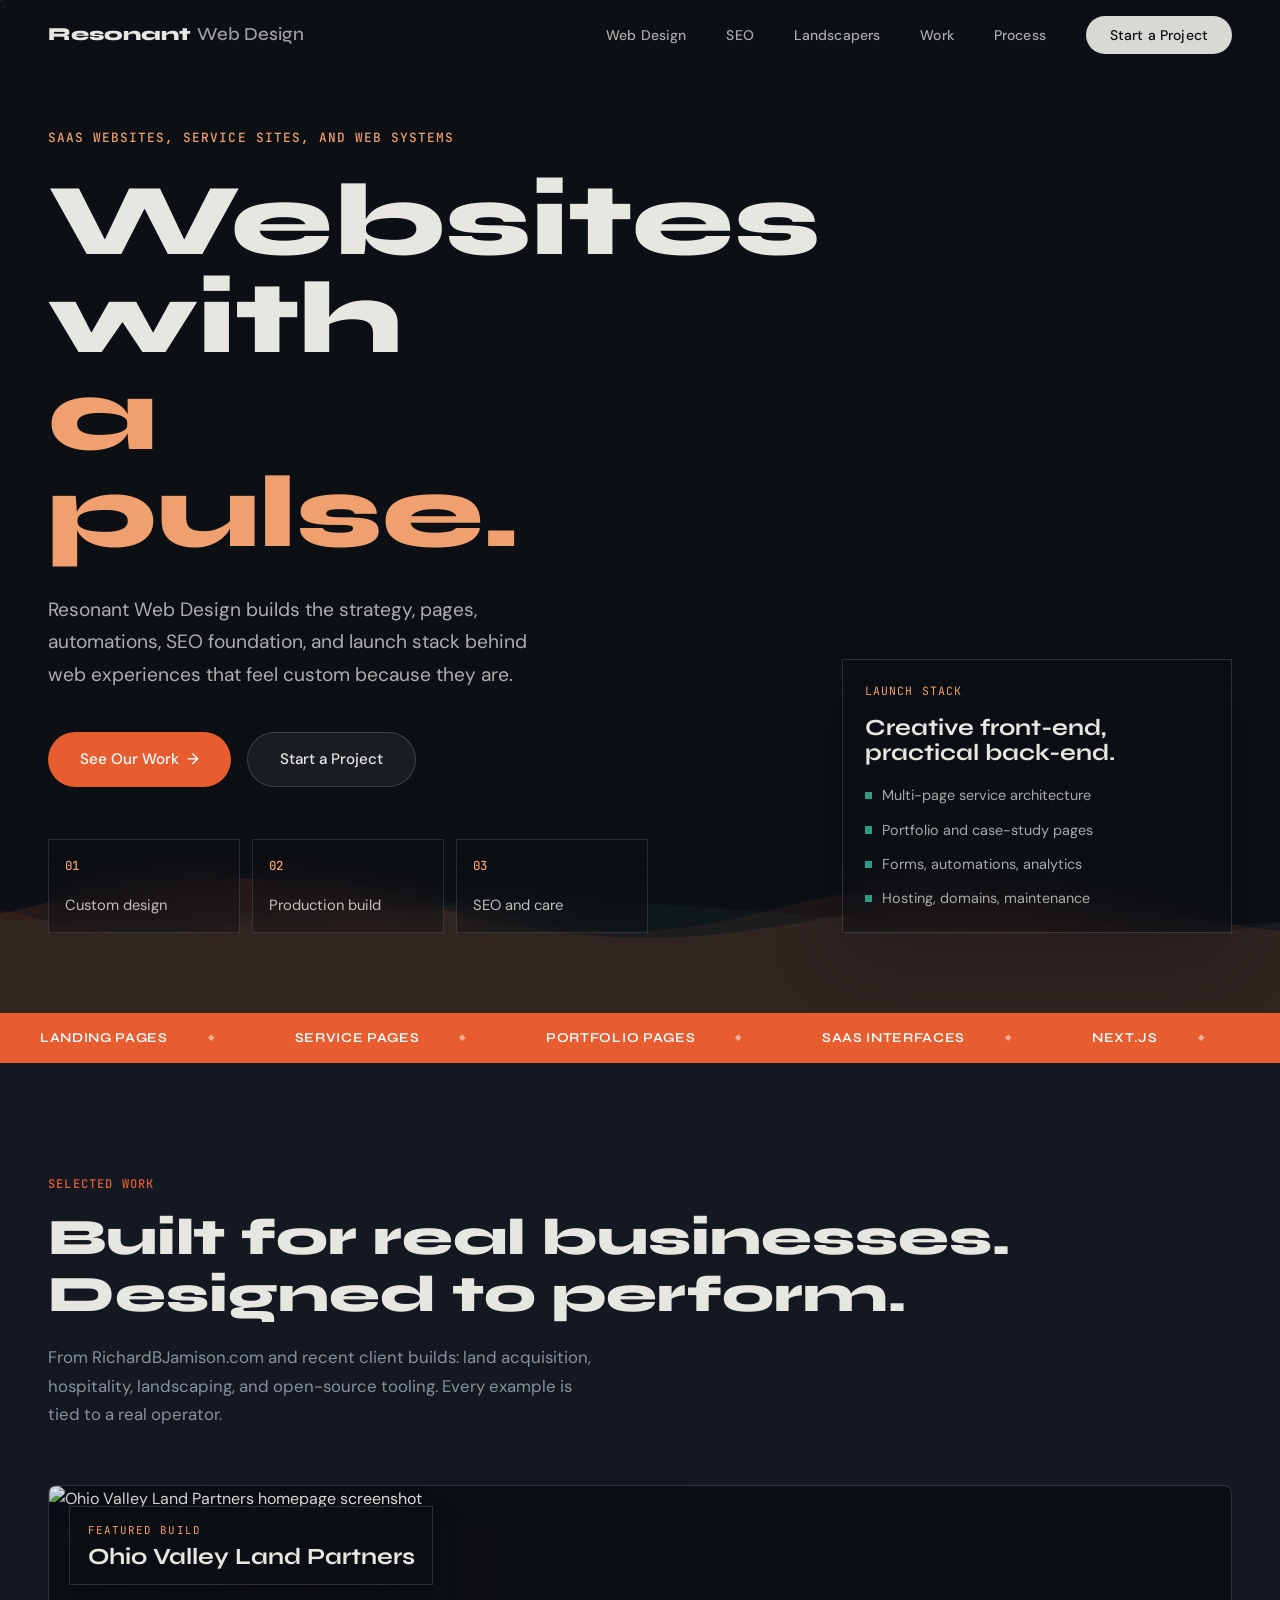
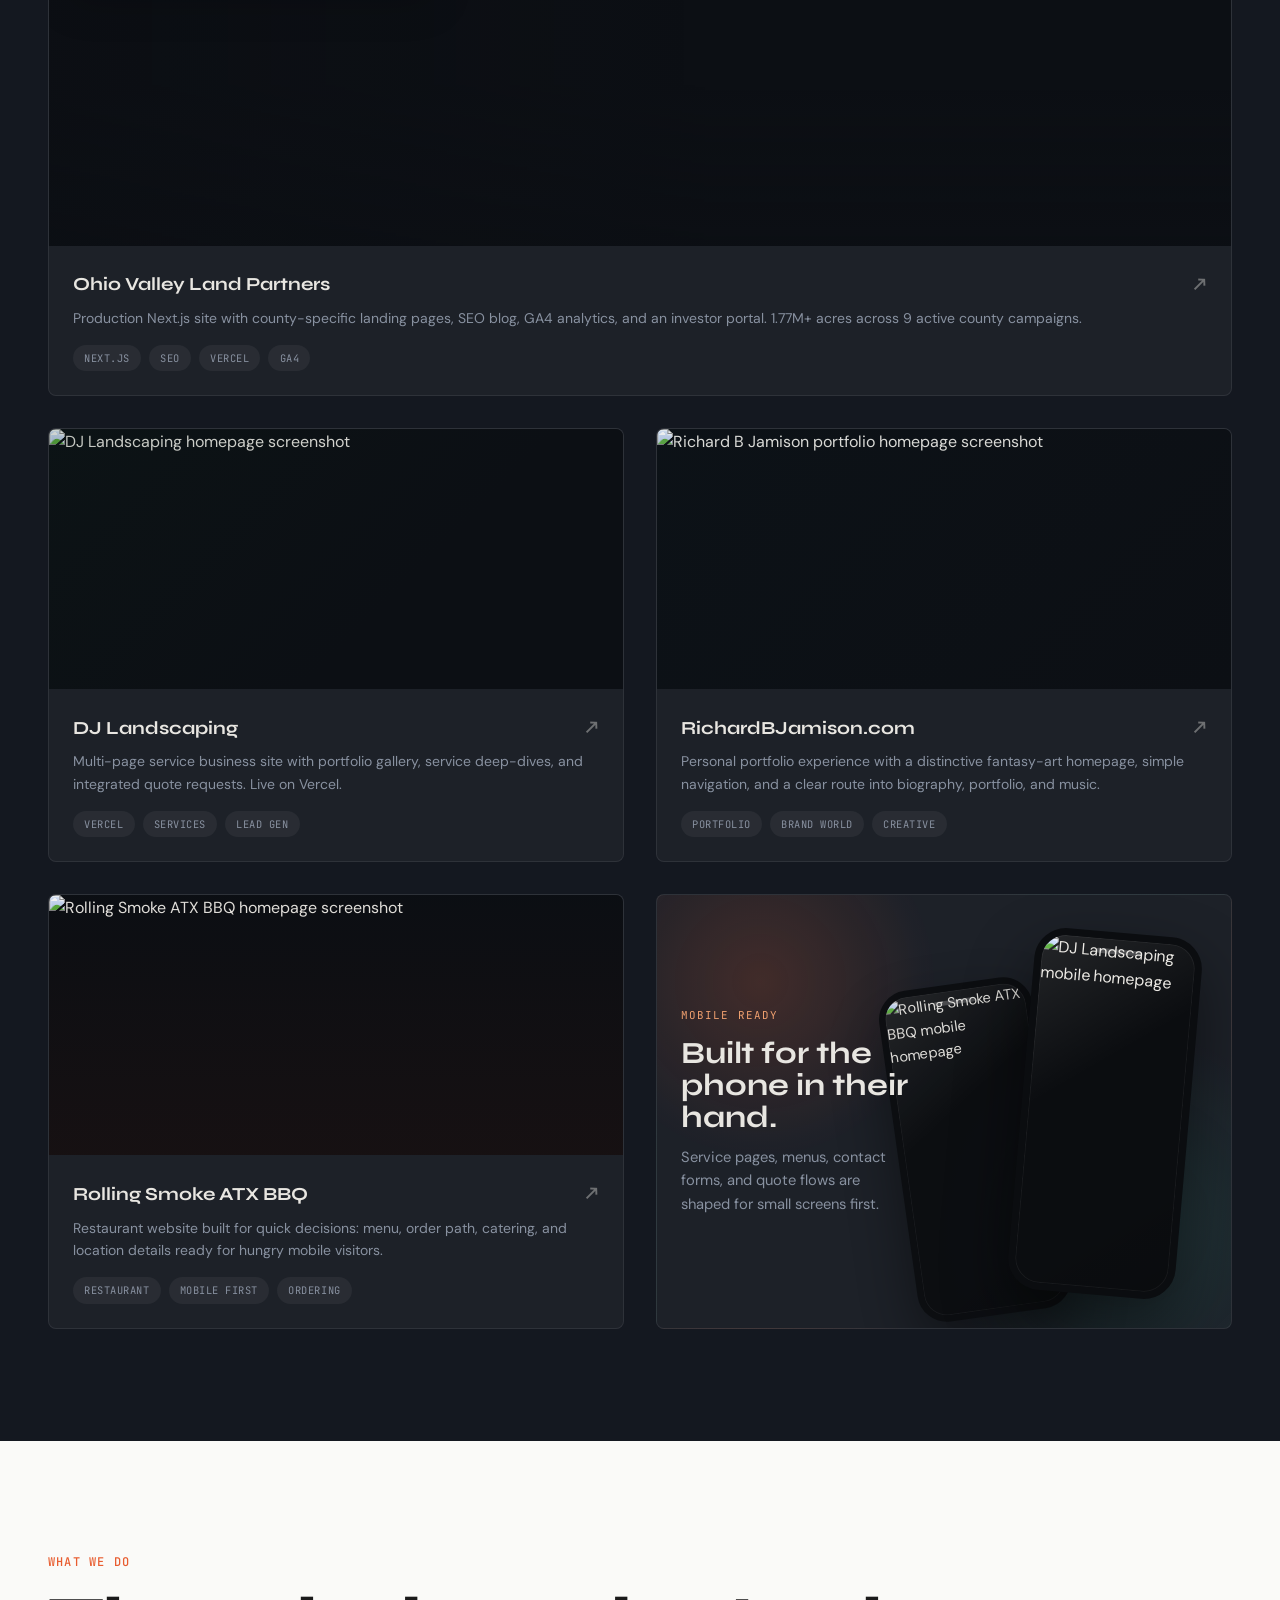
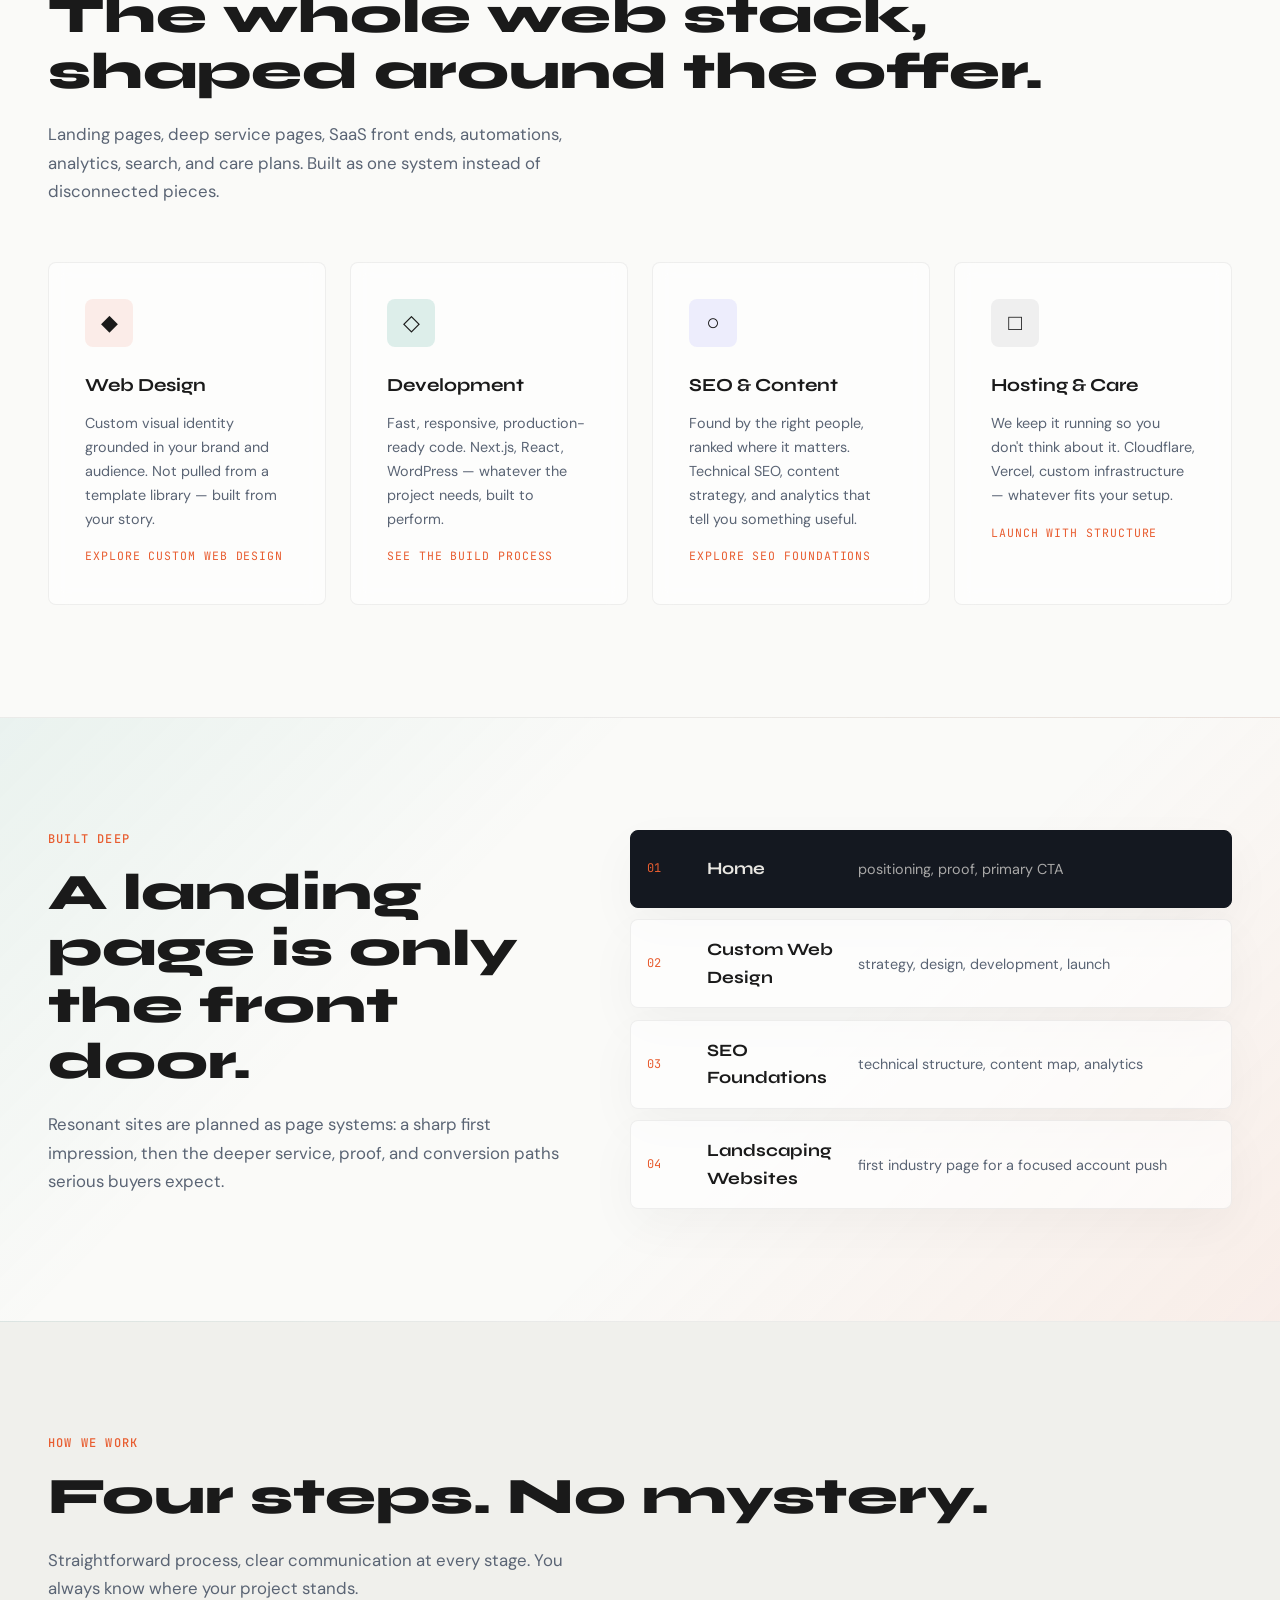
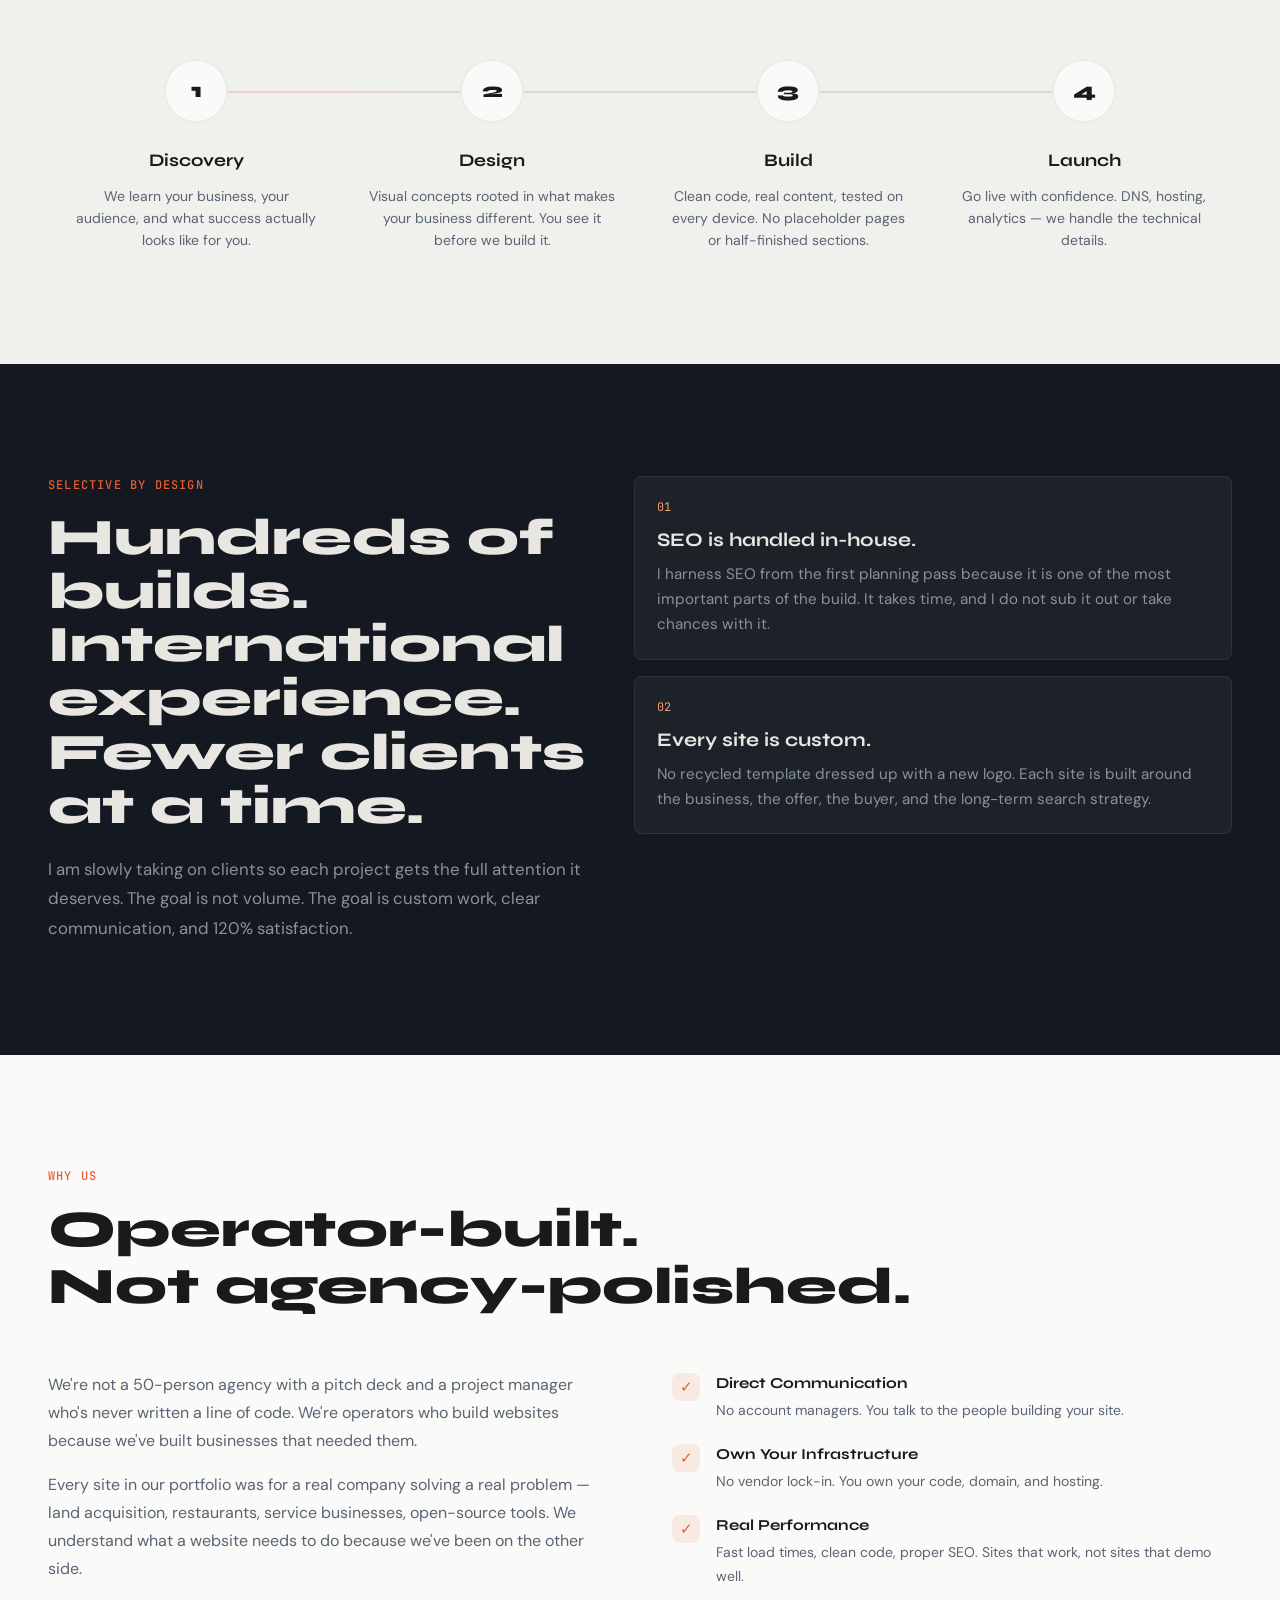
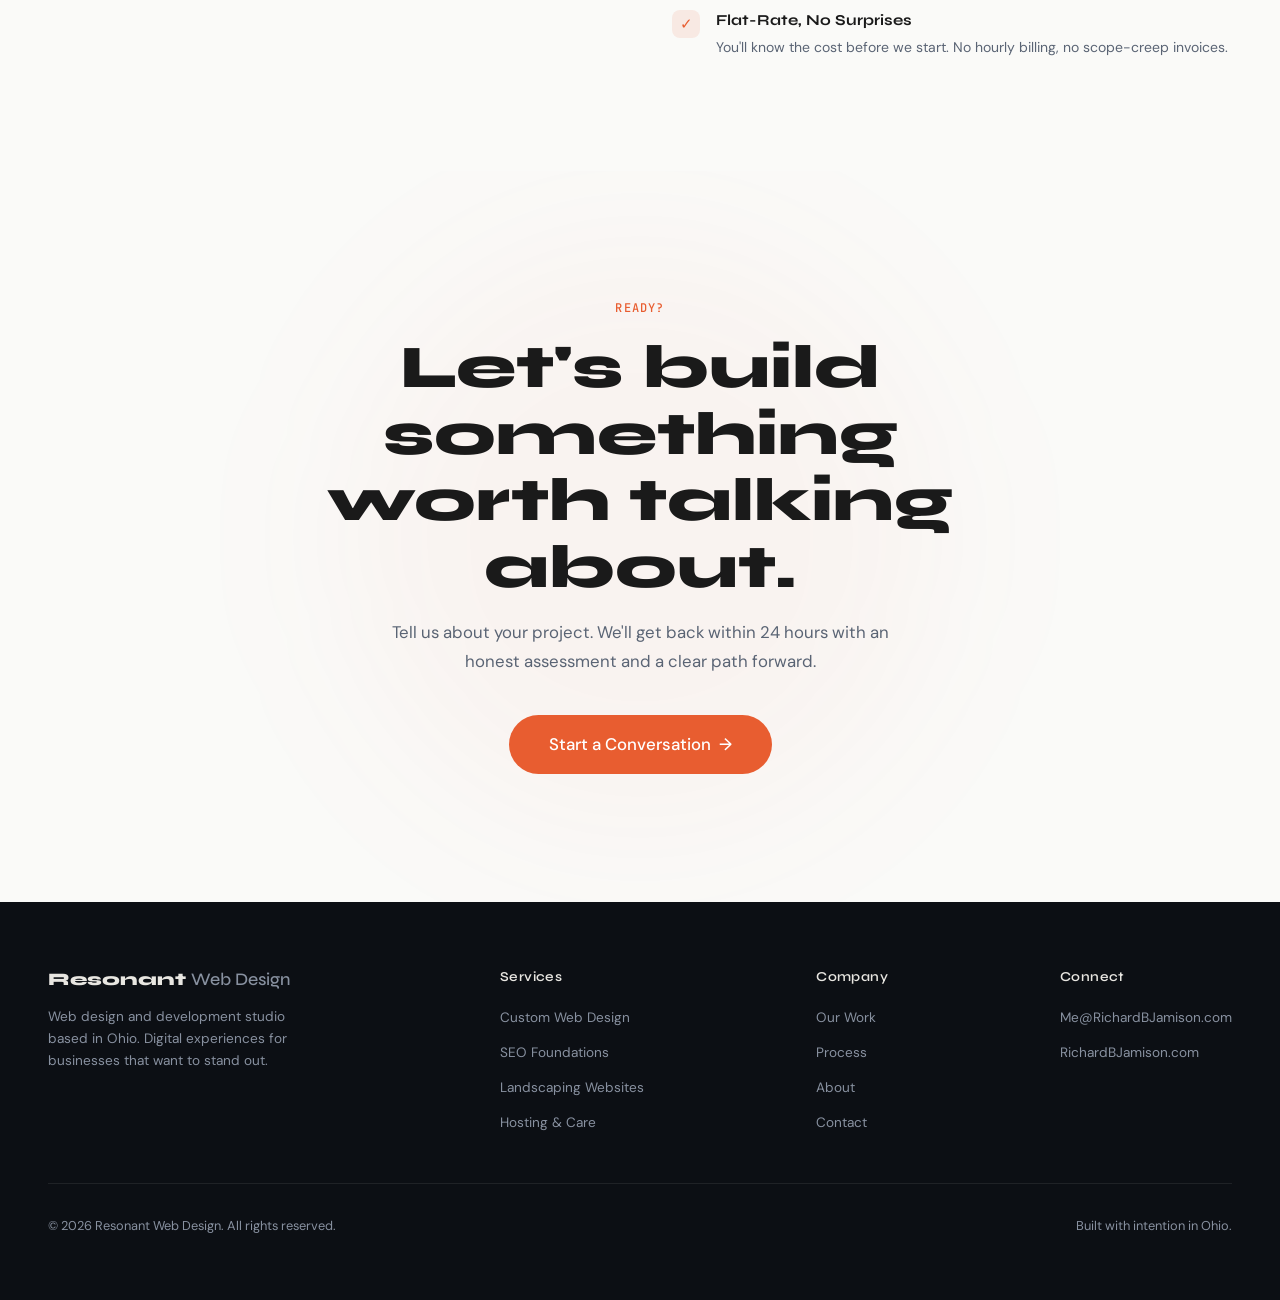
==== commit 0a35d553: "Update contact email" ====
--- a/index.html
+++ b/index.html
@@ -39,7 +39,7 @@
         "@id": "https://resonantwebdesign.com/#organization",
         "name": "Resonant Web Design",
         "url": "https://resonantwebdesign.com/",
-        "email": "hello@resonantwebdesign.com",
+        "email": "Me@RichardBJamison.com",
         "sameAs": [
           "https://richardbjamison.com/rbj-portfolio.html",
           "https://github.com/RichardBJamiosn/resonant-web-design"
@@ -521,7 +521,7 @@
       <p class="section-subtitle reveal reveal-delay-2">
         Tell us about your project. We'll get back within 24 hours with an honest assessment and a clear path forward.
       </p>
-      <a href="mailto:hello@resonantwebdesign.com" class="btn btn-primary reveal reveal-delay-3">
+      <a href="mailto:Me@RichardBJamison.com" class="btn btn-primary reveal reveal-delay-3">
         Start a Conversation <span class="btn-arrow">→</span>
       </a>
     </div>
@@ -554,7 +554,7 @@
       <div class="footer-col">
         <h4>Connect</h4>
         <ul>
-          <li><a href="mailto:hello@resonantwebdesign.com">hello@resonantwebdesign.com</a></li>
+          <li><a href="mailto:Me@RichardBJamison.com">Me@RichardBJamison.com</a></li>
           <li><a href="https://richardbjamison.com/rbj-portfolio.html" target="_blank" rel="noopener">RichardBJamison.com</a></li>
         </ul>
       </div>
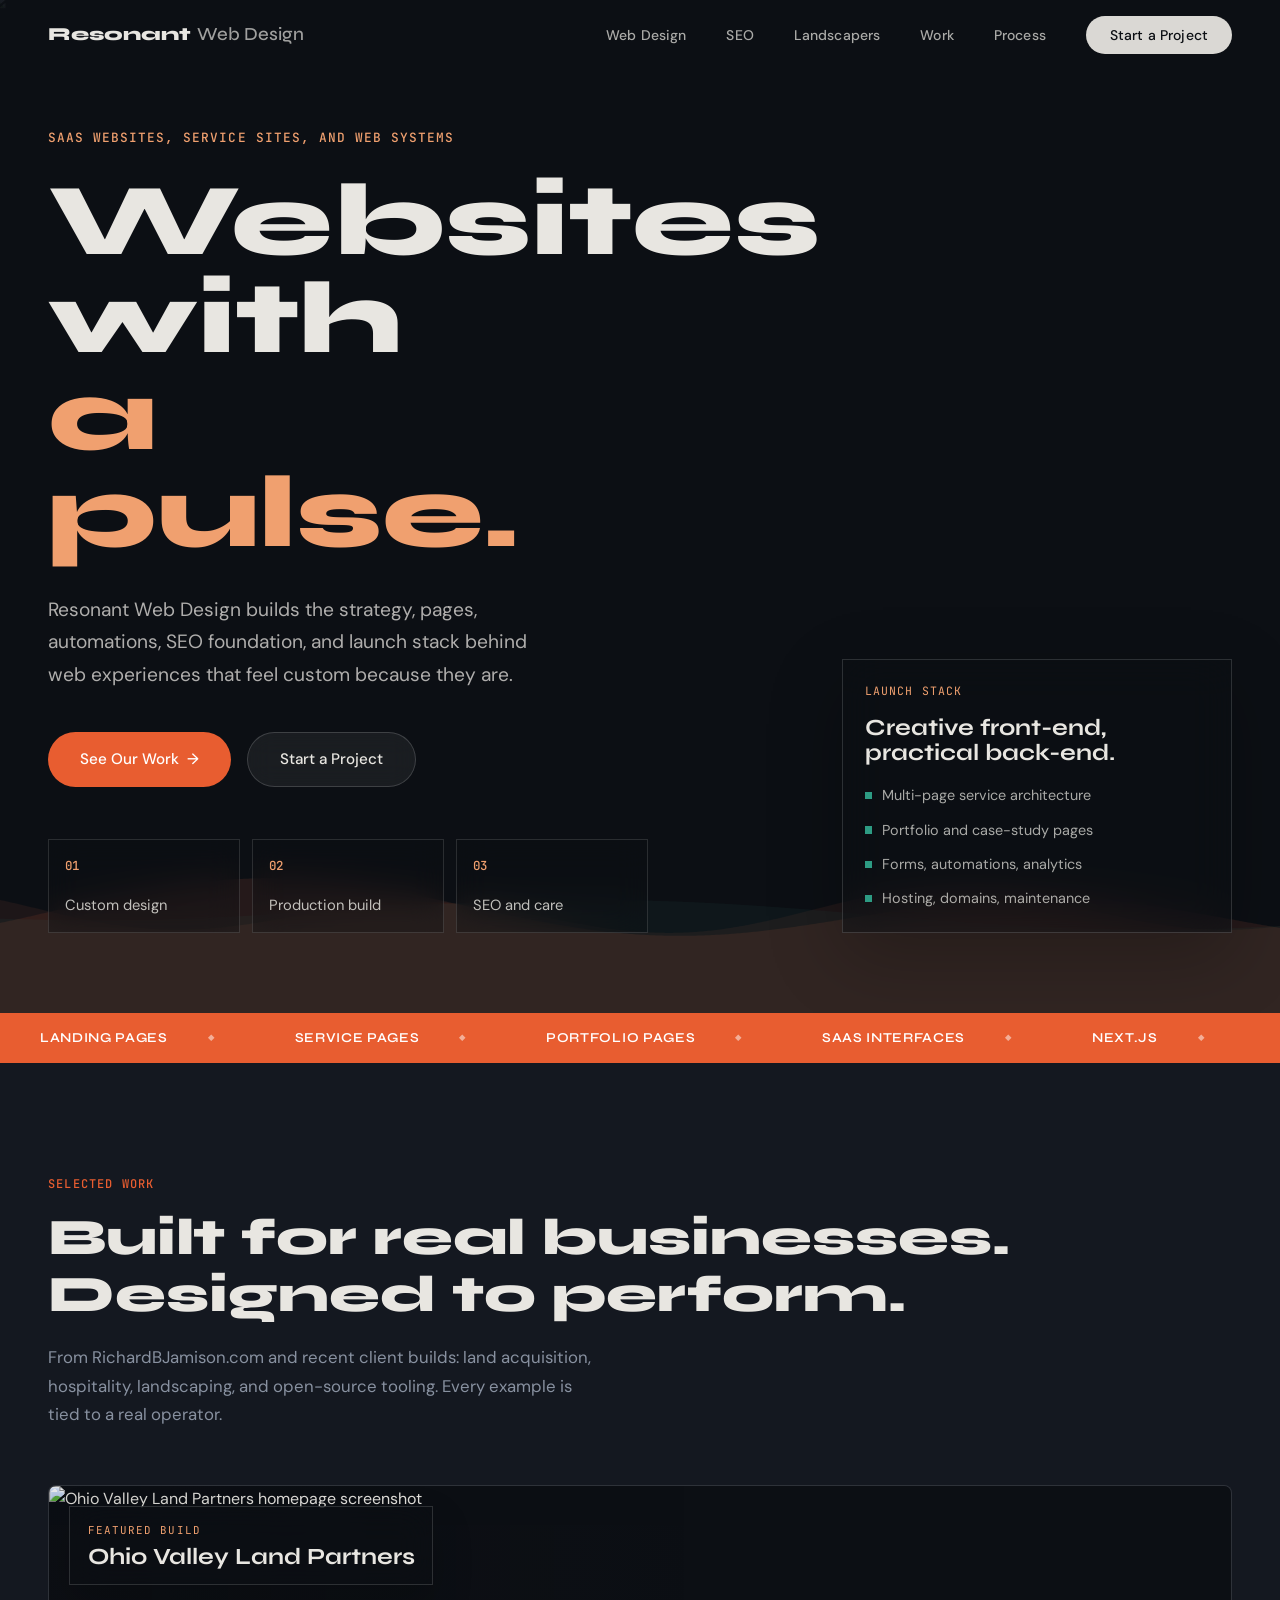
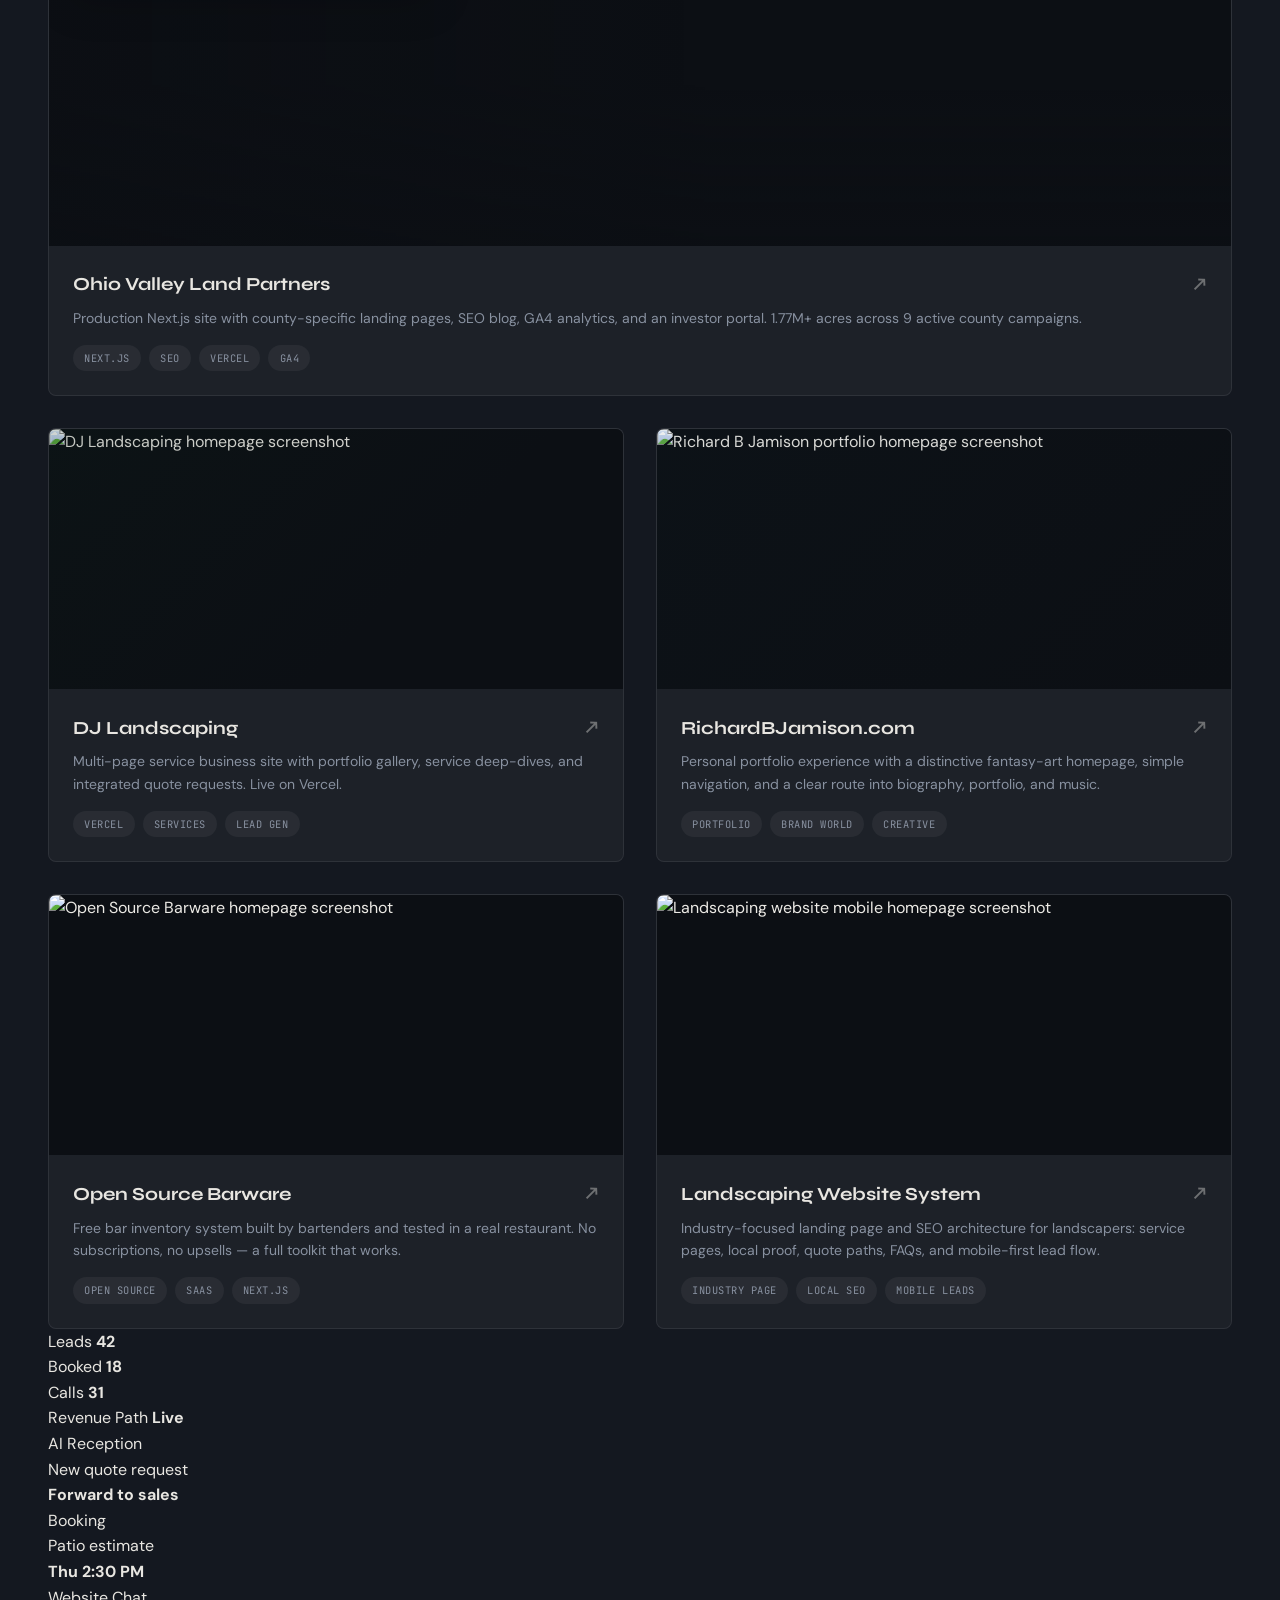
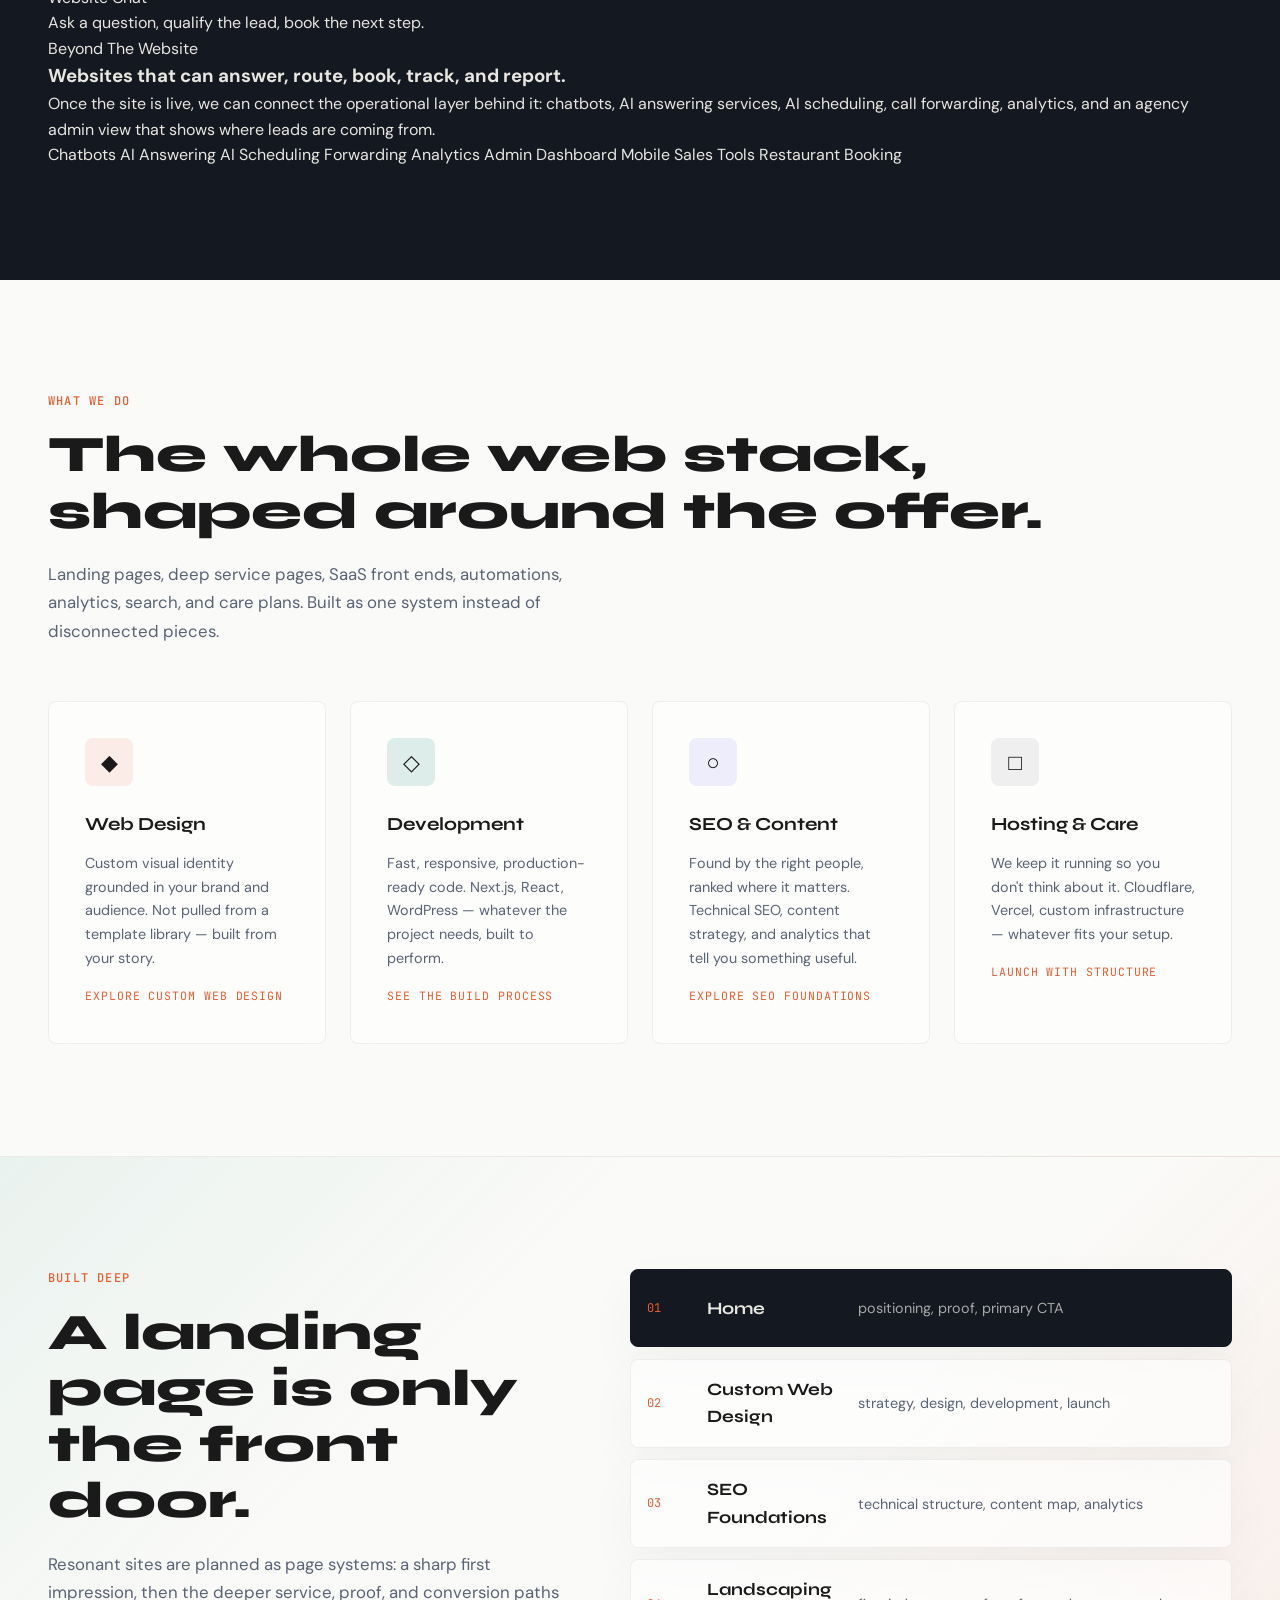
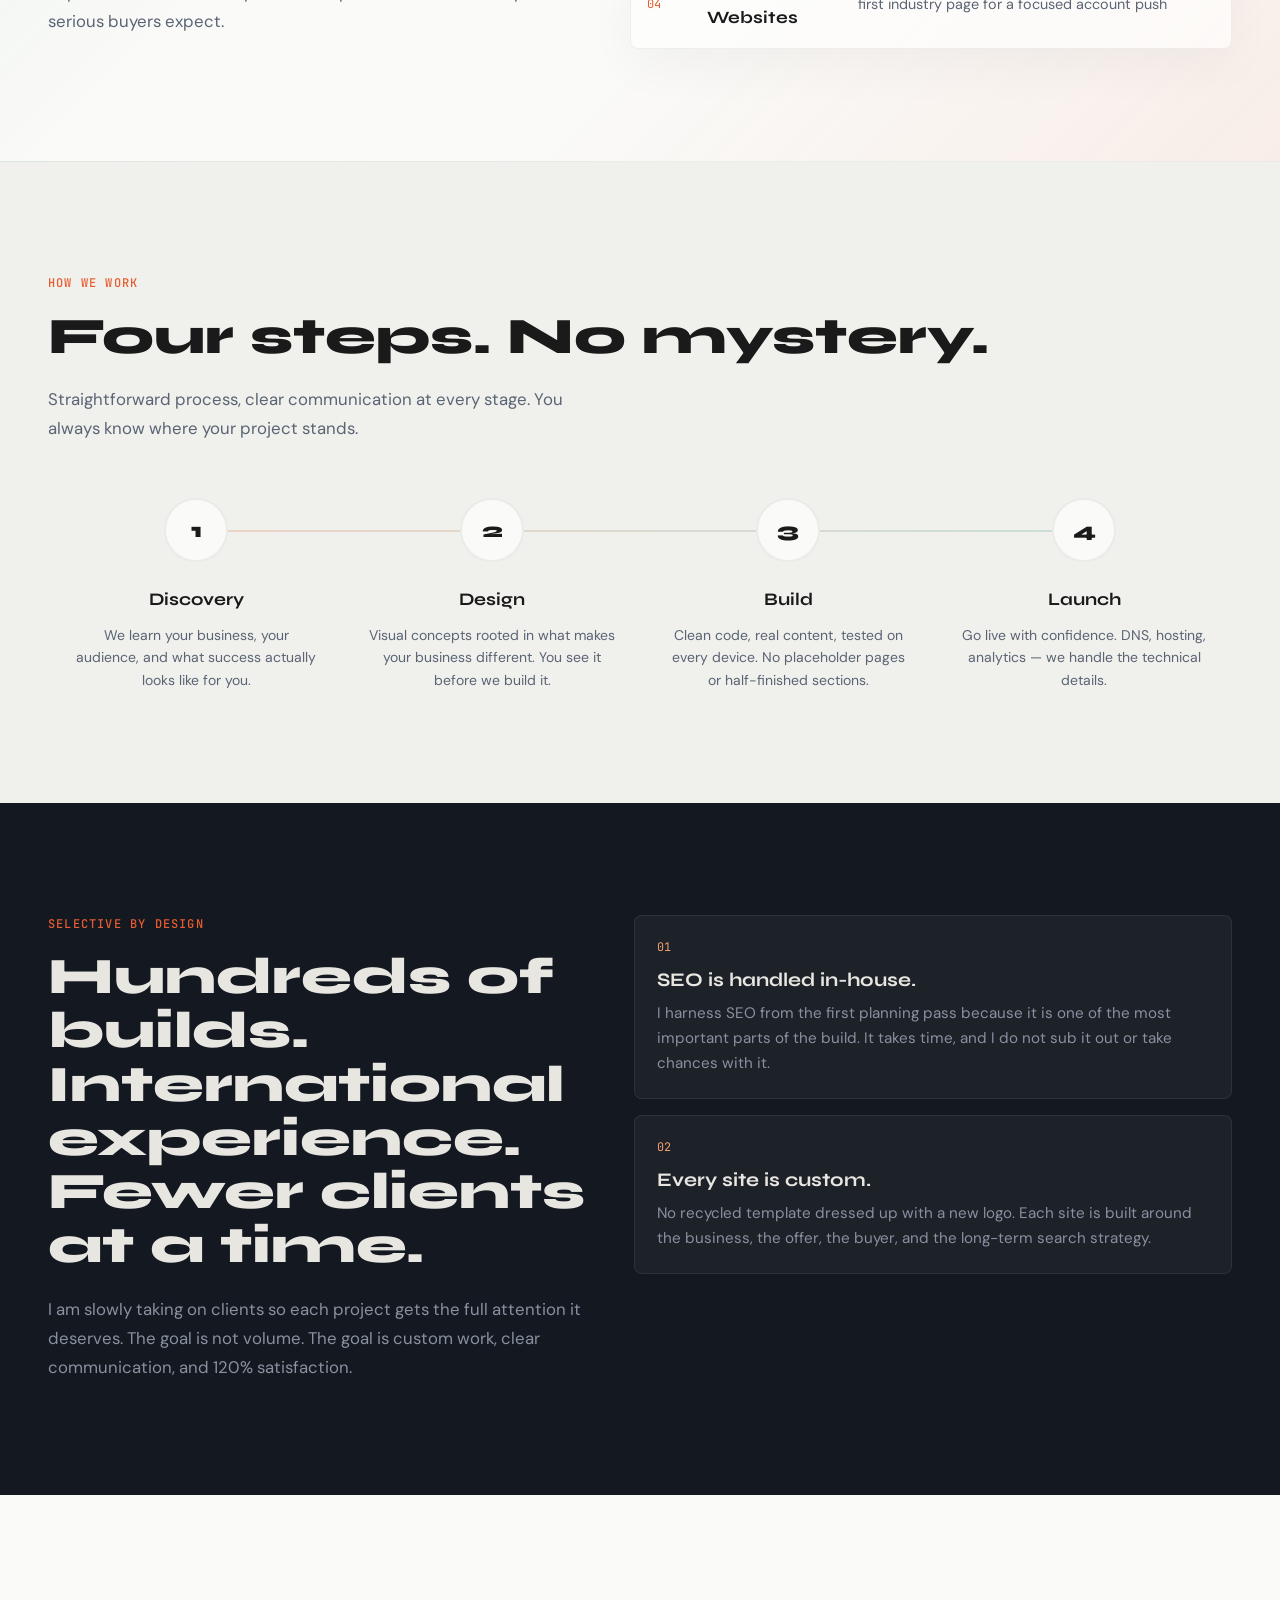
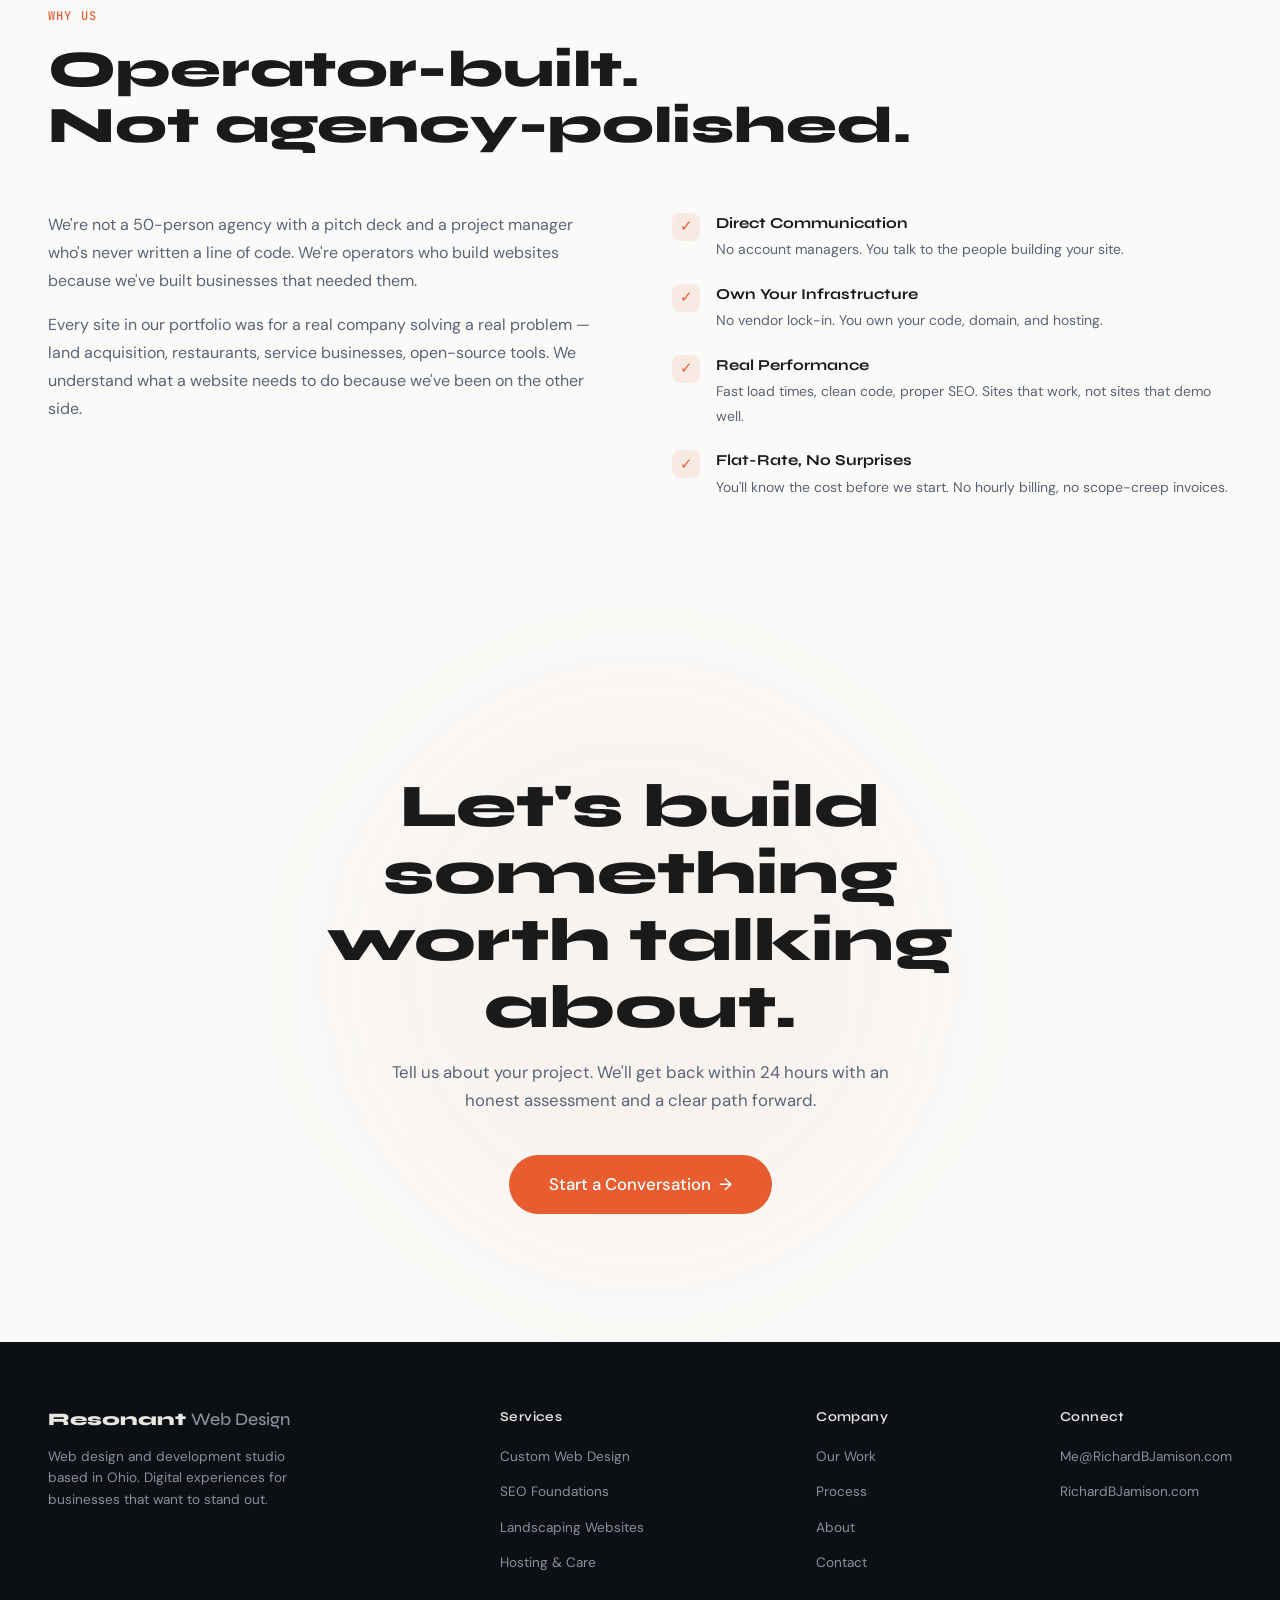
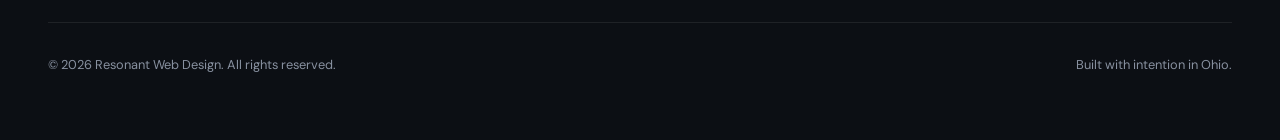
==== commit f6c3218c: "Fix portfolio links: richardbjamison to home, replace dead Rolling Smoke with Open Source Barware" ====
--- a/index.html
+++ b/index.html
@@ -41,7 +41,7 @@
         "url": "https://resonantwebdesign.com/",
         "email": "Me@RichardBJamison.com",
         "sameAs": [
-          "https://richardbjamison.com/rbj-portfolio.html",
+          "https://richardbjamison.com/",
           "https://github.com/RichardBJamiosn/resonant-web-design"
         ]
       },
@@ -49,7 +49,7 @@
         "@type": "Person",
         "@id": "https://resonantwebdesign.com/#person",
         "name": "Richard B. Jamison",
-        "url": "https://richardbjamison.com/rbj-portfolio.html",
+        "url": "https://richardbjamison.com/",
         "jobTitle": "Founder",
         "knowsAbout": [
           "Web Design",
@@ -277,7 +277,7 @@
           </div>
         </a>
 
-        <a class="portfolio-card reveal reveal-delay-3" href="https://richardbjamison.com/rbj-portfolio.html" target="_blank" rel="noopener">
+        <a class="portfolio-card reveal reveal-delay-3" href="https://richardbjamison.com" target="_blank" rel="noopener">
           <div class="portfolio-preview work-shot work-shot--richard">
             <img src="assets/img/work-richard-portfolio.png" alt="Richard B Jamison portfolio homepage screenshot">
             <div class="portfolio-preview-overlay"><span>Personal Portfolio · Creative Direction</span></div>
@@ -293,35 +293,107 @@
           </div>
         </a>
 
-        <a class="portfolio-card portfolio-card--bottom-left reveal reveal-delay-1" href="https://rollingsmokeatxbbq.com" target="_blank" rel="noopener">
-          <div class="portfolio-preview work-shot work-shot--bbq">
-            <img src="assets/img/work-rolling-smoke.png" alt="Rolling Smoke ATX BBQ homepage screenshot">
-            <div class="portfolio-preview-overlay"><span>Restaurant · Mobile Ordering</span></div>
+        <a class="portfolio-card portfolio-card--bottom-left reveal reveal-delay-1" href="https://opensourcebarware.com" target="_blank" rel="noopener">
+          <div class="portfolio-preview work-shot work-shot--osb">
+            <img src="assets/img/work-open-source-barware.png" alt="Open Source Barware homepage screenshot">
+            <div class="portfolio-preview-overlay"><span>SaaS · Bar Inventory</span></div>
           </div>
           <div class="portfolio-info">
-            <h3 class="portfolio-name">Rolling Smoke ATX BBQ <span class="arrow">↗</span></h3>
-            <p class="portfolio-desc">Restaurant website built for quick decisions: menu, order path, catering, and location details ready for hungry mobile visitors.</p>
+            <h3 class="portfolio-name">Open Source Barware <span class="arrow">↗</span></h3>
+            <p class="portfolio-desc">Free bar inventory system built by bartenders and tested in a real restaurant. No subscriptions, no upsells — a full toolkit that works.</p>
             <div class="portfolio-tags">
-              <span class="portfolio-tag">Restaurant</span>
-              <span class="portfolio-tag">Mobile First</span>
-              <span class="portfolio-tag">Ordering</span>
+              <span class="portfolio-tag">Open Source</span>
+              <span class="portfolio-tag">SaaS</span>
+              <span class="portfolio-tag">Next.js</span>
             </div>
           </div>
         </a>
 
-        <div class="mobile-showcase reveal reveal-delay-2" aria-label="Mobile website previews">
-          <div class="mobile-showcase-copy">
-            <span>Mobile Ready</span>
-            <h3>Built for the phone in their hand.</h3>
-            <p>Service pages, menus, contact forms, and quote flows are shaped for small screens first.</p>
-          </div>
-          <div class="phone-row" aria-hidden="true">
-            <div class="phone-frame phone-frame--front">
-              <img src="assets/img/mobile-dj-landscaping.png" alt="DJ Landscaping mobile homepage">
-            </div>
-            <div class="phone-frame phone-frame--back">
-              <img src="assets/img/mobile-rolling-smoke.png" alt="Rolling Smoke ATX BBQ mobile homepage">
-            </div>
+        <a class="portfolio-card reveal reveal-delay-2" href="/industries/landscaping-web-design/">
+          <div class="portfolio-preview work-shot work-shot--landscape-system">
+            <img src="assets/img/mobile-dj-landscaping.png" alt="Landscaping website mobile homepage screenshot">
+            <div class="portfolio-preview-overlay"><span>Landscaping · SEO System</span></div>
+          </div>
+          <div class="portfolio-info">
+            <h3 class="portfolio-name">Landscaping Website System <span class="arrow">↗</span></h3>
+            <p class="portfolio-desc">Industry-focused landing page and SEO architecture for landscapers: service pages, local proof, quote paths, FAQs, and mobile-first lead flow.</p>
+            <div class="portfolio-tags">
+              <span class="portfolio-tag">Industry Page</span>
+              <span class="portfolio-tag">Local SEO</span>
+              <span class="portfolio-tag">Mobile Leads</span>
+            </div>
+          </div>
+        </a>
+      </div>
+
+      <div class="systems-showcase reveal reveal-delay-2" aria-label="Automation and agency systems">
+        <div class="systems-stage" aria-hidden="true">
+          <div class="systems-dashboard">
+            <div class="systems-dashboard-top">
+              <span></span><span></span><span></span>
+            </div>
+            <div class="systems-dashboard-grid">
+              <div>
+                <span>Leads</span>
+                <strong>42</strong>
+              </div>
+              <div>
+                <span>Booked</span>
+                <strong>18</strong>
+              </div>
+              <div>
+                <span>Calls</span>
+                <strong>31</strong>
+              </div>
+              <div>
+                <span>Revenue Path</span>
+                <strong>Live</strong>
+              </div>
+            </div>
+            <div class="systems-chart">
+              <span style="height: 38%;"></span>
+              <span style="height: 64%;"></span>
+              <span style="height: 52%;"></span>
+              <span style="height: 78%;"></span>
+              <span style="height: 88%;"></span>
+            </div>
+          </div>
+
+          <div class="systems-phone systems-phone--left">
+            <div class="systems-phone-screen">
+              <span>AI Reception</span>
+              <p>New quote request</p>
+              <strong>Forward to sales</strong>
+            </div>
+          </div>
+
+          <div class="systems-phone systems-phone--right">
+            <div class="systems-phone-screen booking">
+              <span>Booking</span>
+              <p>Patio estimate</p>
+              <strong>Thu 2:30 PM</strong>
+            </div>
+          </div>
+
+          <div class="systems-chat">
+            <span>Website Chat</span>
+            <p>Ask a question, qualify the lead, book the next step.</p>
+          </div>
+        </div>
+
+        <div class="systems-copy">
+          <p class="systems-kicker">Beyond The Website</p>
+          <h3>Websites that can answer, route, book, track, and report.</h3>
+          <p>Once the site is live, we can connect the operational layer behind it: chatbots, AI answering services, AI scheduling, call forwarding, analytics, and an agency admin view that shows where leads are coming from.</p>
+          <div class="systems-capabilities">
+            <span>Chatbots</span>
+            <span>AI Answering</span>
+            <span>AI Scheduling</span>
+            <span>Forwarding</span>
+            <span>Analytics</span>
+            <span>Admin Dashboard</span>
+            <span>Mobile Sales Tools</span>
+            <span>Restaurant Booking</span>
           </div>
         </div>
       </div>
@@ -555,7 +627,7 @@
         <h4>Connect</h4>
         <ul>
           <li><a href="mailto:Me@RichardBJamison.com">Me@RichardBJamison.com</a></li>
-          <li><a href="https://richardbjamison.com/rbj-portfolio.html" target="_blank" rel="noopener">RichardBJamison.com</a></li>
+          <li><a href="https://richardbjamison.com" target="_blank" rel="noopener">RichardBJamison.com</a></li>
         </ul>
       </div>
     </div>
